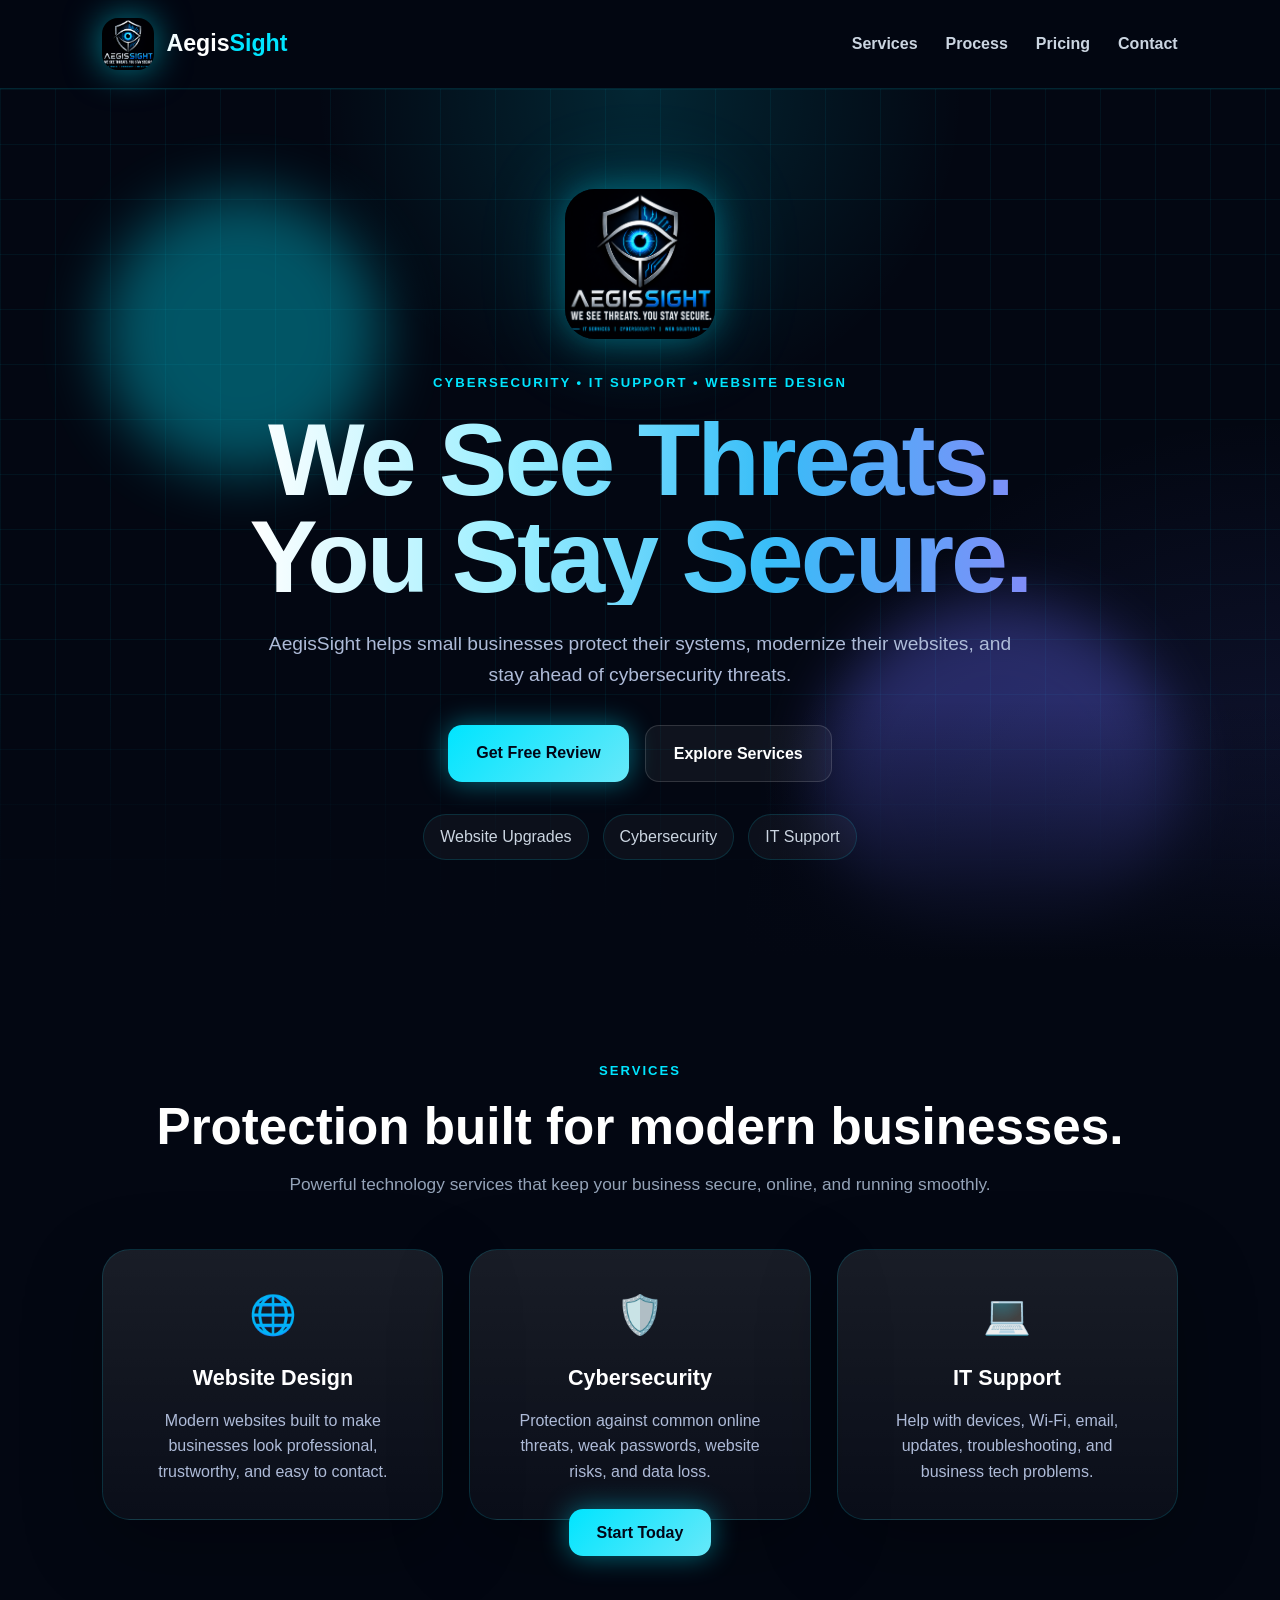
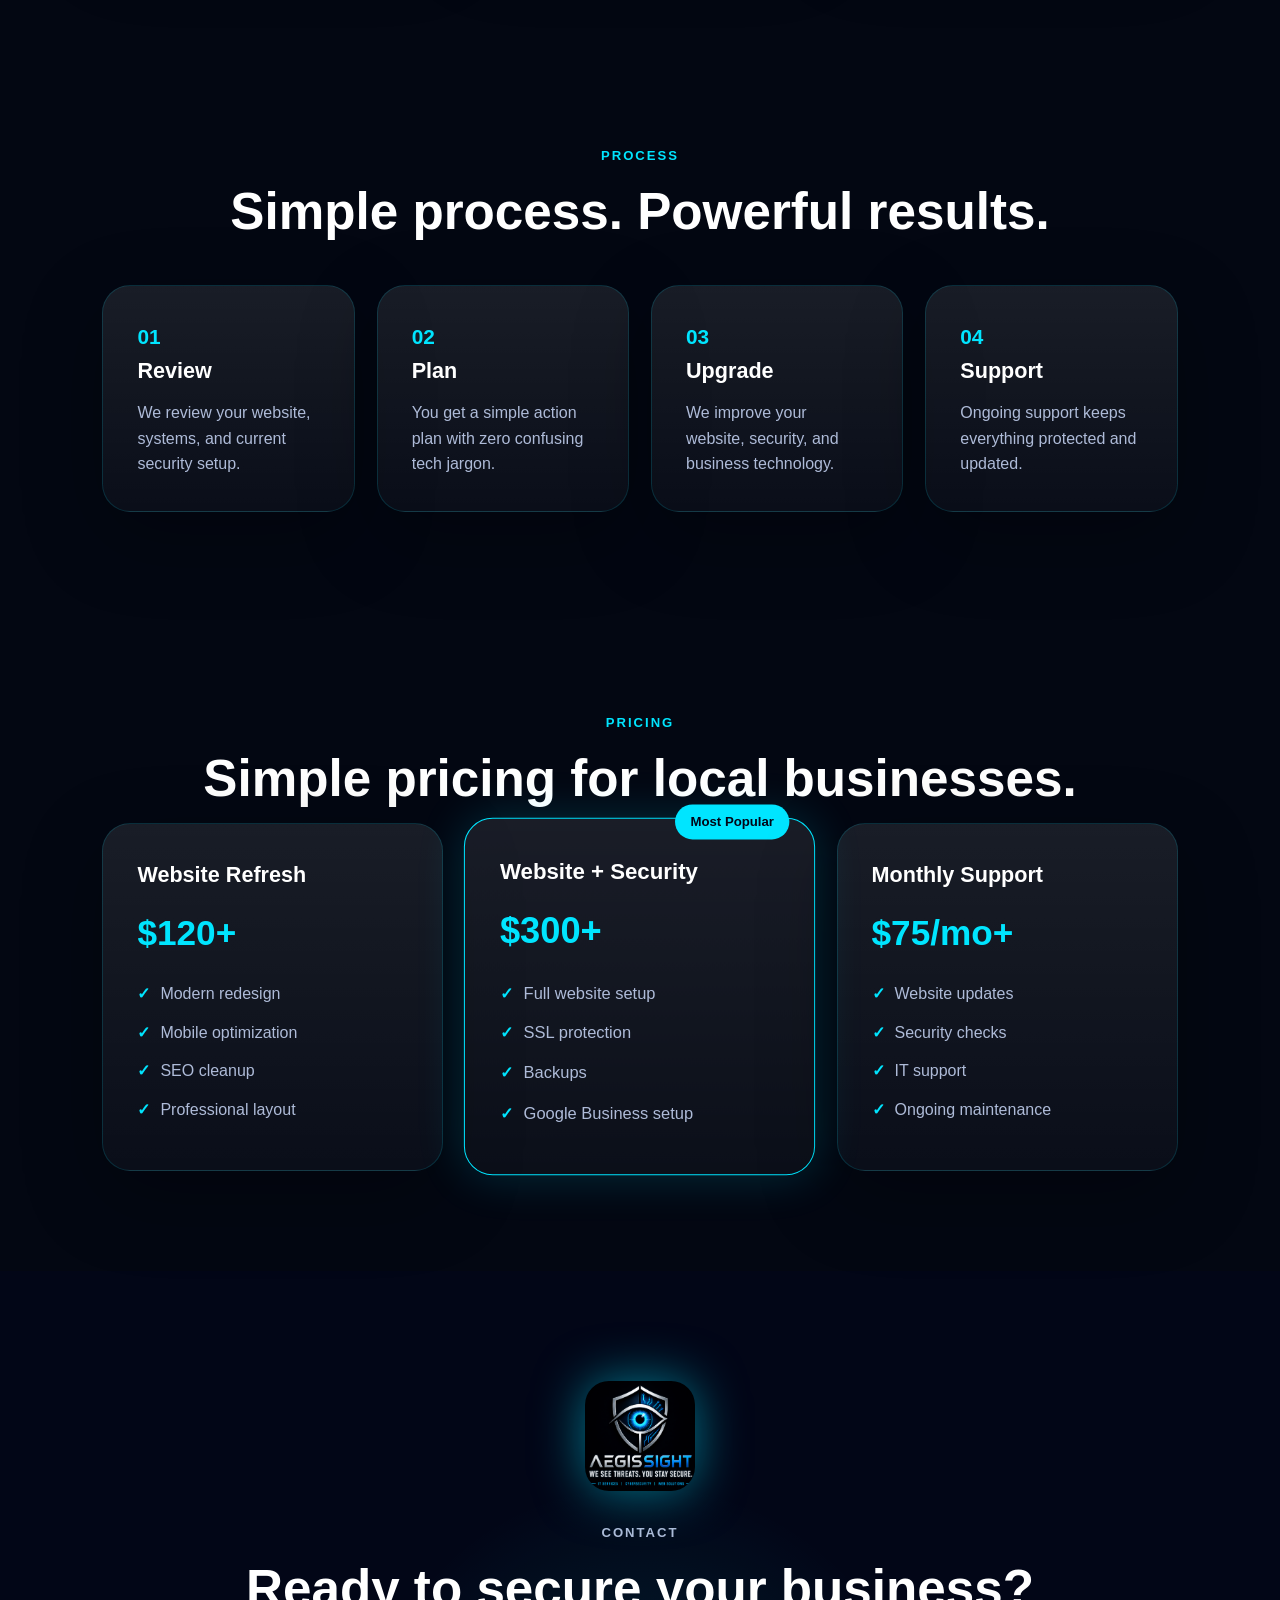
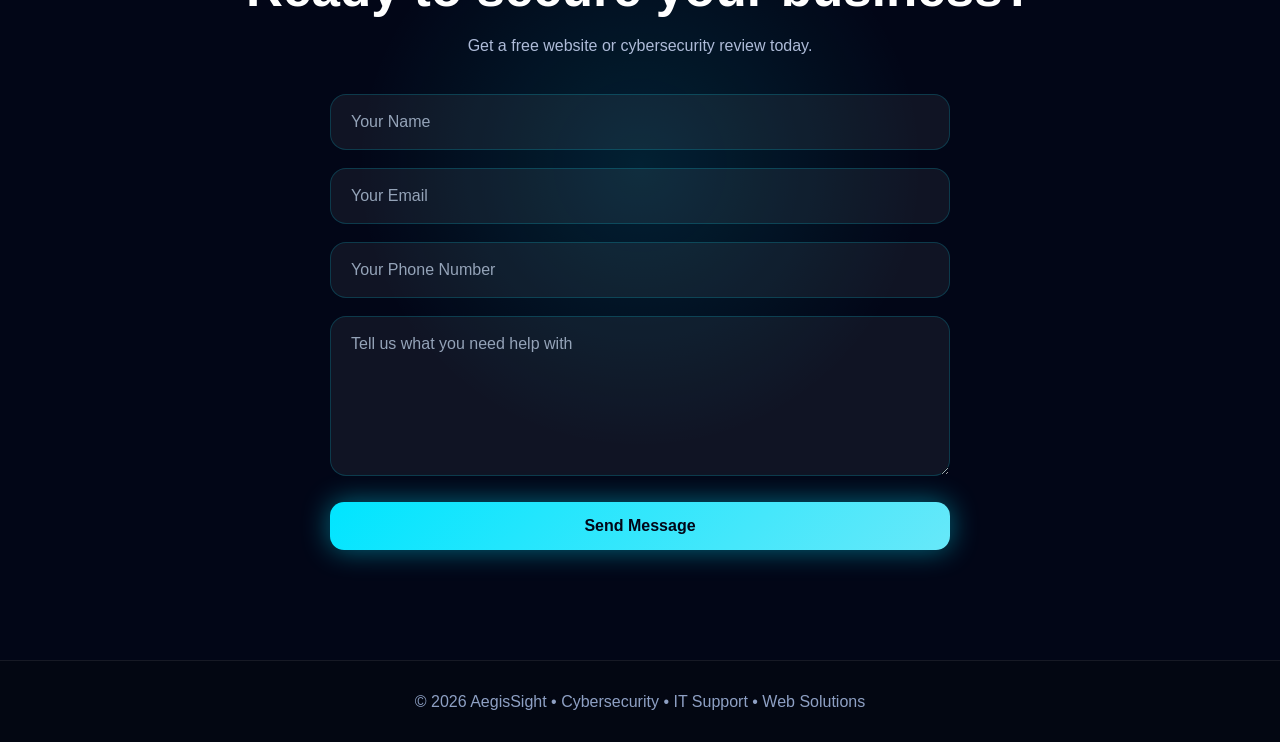
==== index.html @ 15449ccb "Update index.html" ====
<!DOCTYPE html>
<html lang="en">
<head>
  <meta charset="UTF-8" />
  <meta name="viewport" content="width=device-width, initial-scale=1.0" />

  <title>AegisSight | Cybersecurity & IT</title>
  <link rel="icon" type="image/png" href="aegis.png">

  <link rel="stylesheet" href="styles.css?v=3" />
</head>

<body>

<header class="navbar">

  <a href="#" class="brand">
    <img src="aegis.png" alt="AegisSight Logo" />
    <span>Aegis<span class="accent">Sight</span></span>
  </a>

  <nav>
    <a href="#services">Services</a>
    <a href="#process">Process</a>
    <a href="#pricing">Pricing</a>
    <a href="#contact">Contact</a>
  </nav>

</header>

<section class="hero">

  <video autoplay muted loop playsinline class="bg-video">
    <source src="assets/bg.mp4" type="video/mp4">
  </video>

  <div class="grid"></div>

  <div class="orb orb-one"></div>
  <div class="orb orb-two"></div>

  <div class="hero-content">

    <img class="hero-logo" src="aegis.png" alt="AegisSight" />

    <p class="eyebrow">
      Cybersecurity • IT Support • Website Design
    </p>

    <h1>
      We See Threats.<br>
      You Stay Secure.
    </h1>

    <p class="hero-text">
      AegisSight helps small businesses protect their systems,
      modernize their websites, and stay ahead of cybersecurity threats.
    </p>

    <div class="hero-buttons">
      <a href="#contact" class="btn primary">
        Get Free Review
      </a>

      <a href="#services" class="btn secondary">
        Explore Services
      </a>
    </div>

    <div class="trust-row">
      <span>Website Upgrades</span>
      <span>Cybersecurity</span>
      <span>IT Support</span>
    </div>

  </div>
<div class="hero-fade"></div>
</section>

<section id="services" class="section">

  <p class="section-label">Services</p>

  <h2>Protection built for modern businesses.</h2>

  <p class="section-text">
    Powerful technology services that keep your business secure,
    online, and running smoothly.
  </p>

  <div class="cards">

    <a href="websites.html" class="card">
    <div class="card-icon">🌐</div>
    <h3>Website Design</h3>
    <p>
      Modern websites built to make businesses look professional,
      trustworthy, and easy to contact.
    </p>
  </a>

  <a href="cybersecurity.html" class="card">
    <div class="card-icon">🛡️</div>
    <h3>Cybersecurity</h3>
    <p>
      Protection against common online threats, weak passwords,
      website risks, and data loss.
    </p>
  </a>

  <a href="it-support.html" class="card">
    <div class="card-icon">💻</div>
    <h3>IT Support</h3>
    <p>
      Help with devices, Wi-Fi, email, updates, troubleshooting,
      and business tech problems.
    </p>
  </a>

</div>

  <a href="#contact" class="btn primary">
    Start Today
  </a>

</section>

<section id="process" class="section">

  <p class="section-label">Process</p>

  <h2>Simple process. Powerful results.</h2>

  <div class="steps">

    <div class="step">
      <span>01</span>

      <h3>Review</h3>

      <p>
        We review your website, systems, and current security setup.
      </p>
    </div>

    <div class="step">
      <span>02</span>

      <h3>Plan</h3>

      <p>
        You get a simple action plan with zero confusing tech jargon.
      </p>
    </div>

    <div class="step">
      <span>03</span>

      <h3>Upgrade</h3>

      <p>
        We improve your website, security, and business technology.
      </p>
    </div>

    <div class="step">
      <span>04</span>

      <h3>Support</h3>

      <p>
        Ongoing support keeps everything protected and updated.
      </p>
    </div>

  </div>

</section>

<section id="pricing" class="section">

  <p class="section-label">Pricing</p>

  <h2>Simple pricing for local businesses.</h2>

  <div class="pricing">

    <div class="price-card">

      <h3>Website Refresh</h3>

      <p class="price">$120+</p>

      <ul>
        <li>Modern redesign</li>
        <li>Mobile optimization</li>
        <li>SEO cleanup</li>
        <li>Professional layout</li>
      </ul>

    </div>

    <div class="price-card featured">

      <div class="tag">Most Popular</div>

      <h3>Website + Security</h3>

      <p class="price">$300+</p>

      <ul>
        <li>Full website setup</li>
        <li>SSL protection</li>
        <li>Backups</li>
        <li>Google Business setup</li>
      </ul>

    </div>

    <div class="price-card">

      <h3>Monthly Support</h3>

      <p class="price">$75/mo+</p>

      <ul>
        <li>Website updates</li>
        <li>Security checks</li>
        <li>IT support</li>
        <li>Ongoing maintenance</li>
      </ul>

    </div>

  </div>

</section>

<section id="contact" class="contact">

  <img src="aegis.png" alt="AegisSight Logo" />

  <p class="section-label">Contact</p>

  <h2>Ready to secure your business?</h2>

  <p class="contact-text">
    Get a free website or cybersecurity review today.
  </p>

  <form class="contact-form" action="https://formspree.io/f/xrejkyaw" method="POST">

  <div class="form-row">
    <input type="text" name="name" placeholder="Your Name" required>
  </div>

  <div class="form-row">
    <input type="email" name="email" placeholder="Your Email" required>
  </div>

  <div class="form-row">
    <input type="tel" name="phone" placeholder="Your Phone Number">
  </div>

  <div class="form-row">
    <textarea name="message" placeholder="Tell us what you need help with" required></textarea>
  </div>

  <button type="submit" class="btn primary">
    Send Message
  </button>

</form>

</section>

<footer>
  © 2026 AegisSight • Cybersecurity • IT Support • Web Solutions
</footer>

</body>
</html>
---- styles.css ----
*{
  margin:0;
  padding:0;
  box-sizing:border-box;
  font-family:"Segoe UI",sans-serif;
}

html{
  scroll-behavior:smooth;
}

body{
  background:#030712;
  color:white;
  line-height:1.6;
  overflow-x:hidden;
}

/* NAVBAR */

.navbar{
  position:sticky;
  top:0;
  z-index:1000;

  display:flex;
  justify-content:space-between;
  align-items:center;

  padding:18px 8%;

  background:rgba(3,7,18,0.82);

  backdrop-filter:blur(18px);

  border-bottom:1px solid rgba(0,229,255,0.14);
}

.brand{
  display:flex;
  align-items:center;
  gap:12px;

  text-decoration:none;

  color:white;

  font-size:1.45rem;
  font-weight:800;
}

.brand img{
  width:52px;
  height:52px;

  border-radius:16px;

  object-fit:cover;

  filter:drop-shadow(0 0 18px rgba(0,229,255,0.55));
}

.accent{
  color:#00e5ff;
}

nav{
  display:flex;
  gap:28px;
}

nav a{
  text-decoration:none;
  color:#cbd5e1;

  font-weight:600;

  transition:0.25s;
}

nav a:hover{
  color:#00e5ff;
}

/* VIDEO */

.bg-video{
  position:absolute;
  inset:0;

  width:100%;
  height:100%;

  object-fit:cover;

  opacity:0.12;

  z-index:0;

  pointer-events:none;
}

/* HERO */

.hero{
  position:relative;

  min-height:95vh;

  display:flex;
  justify-content:center;
  align-items:center;

  padding:100px 8%;

  text-align:center;

  overflow:hidden;

  background:
  radial-gradient(circle at top,rgba(0,229,255,0.14),transparent 30%),
  radial-gradient(circle at bottom right,rgba(99,102,241,0.18),transparent 35%),
  #030712;
}

.hero-fade{
  position:absolute;
  left:0;
  right:0;
  bottom:0;

  height:260px;

  background:linear-gradient(
    to bottom,
    rgba(3,7,18,0) 0%,
    rgba(3,7,18,0.4) 40%,
    rgba(3,7,18,0.8) 75%,
    #030712 100%
  );

  z-index:1;

  pointer-events:none;
}

.grid{
  position:absolute;
  inset:0;

  background-image:
  linear-gradient(rgba(0,229,255,0.06) 1px,transparent 1px),
  linear-gradient(90deg,rgba(0,229,255,0.06) 1px,transparent 1px);

  background-size:55px 55px;

  mask-image:linear-gradient(
    to bottom,
    black 70%,
    transparent 100%
  );
}

.orb{
  position:absolute;
  border-radius:50%;

  filter:blur(30px);

  opacity:0.35;
}

.orb-one{
  width:280px;
  height:280px;

  background:#00e5ff;

  top:12%;
  left:8%;
}

.orb-two{
  width:360px;
  height:360px;

  background:#6366f1;

  bottom:0;
  right:8%;
}

.hero-content{
  position:relative;
  z-index:2;

  max-width:980px;
}

.hero-logo{
  width:150px;
  height:150px;

  border-radius:30px;

  object-fit:cover;

  margin-bottom:25px;

  box-shadow:
  0 0 35px rgba(0,229,255,0.35),
  0 0 90px rgba(0,229,255,0.18);
}

.eyebrow,
.section-label{
  color:#00e5ff;

  text-transform:uppercase;

  letter-spacing:2px;

  font-size:0.82rem;
  font-weight:800;

  margin-bottom:18px;
}

.hero h1{
  font-size:clamp(3rem,8vw,6.5rem);

  line-height:0.95;

  letter-spacing:-3px;

  margin-bottom:24px;

  background:linear-gradient(
    90deg,
    #ffffff,
    #9befff,
    #38bdf8,
    #818cf8
  );

  -webkit-background-clip:text;
  -webkit-text-fill-color:transparent;
}

.hero-text{
  max-width:760px;

  margin:0 auto 34px;

  color:#aebbd8;

  font-size:1.2rem;
}

.hero-buttons{
  display:flex;
  justify-content:center;
  gap:16px;

  flex-wrap:wrap;

  margin-bottom:32px;
}

.btn{
  padding:15px 28px;

  border-radius:14px;

  text-decoration:none;

  font-weight:800;

  transition:0.25s;
}

.primary{
  background:linear-gradient(135deg,#00e5ff,#67e8f9);

  color:#020617;

  box-shadow:0 0 28px rgba(0,229,255,0.45);
}

.primary:hover{
  transform:translateY(-4px);

  box-shadow:0 0 45px rgba(0,229,255,0.7);
}

.secondary{
  color:white;

  border:1px solid rgba(255,255,255,0.14);

  background:rgba(255,255,255,0.05);
}

.secondary:hover{
  border-color:rgba(0,229,255,0.5);

  color:#00e5ff;

  transform:translateY(-4px);
}

.trust-row{
  display:flex;
  justify-content:center;
  gap:14px;

  flex-wrap:wrap;
}

.trust-row span{
  padding:9px 16px;

  border-radius:999px;

  background:rgba(255,255,255,0.04);

  border:1px solid rgba(0,229,255,0.14);

  color:#cbd5e1;
}

/* SECTION */

.section{
  padding:100px 8%;

  text-align:center;
}

.section h2,
.contact h2{
  font-size:clamp(2rem,4vw,3.5rem);

  line-height:1.1;

  margin-bottom:16px;
}

.section-text{
  max-width:720px;

  margin:0 auto 50px;

  color:#94a3b8;

  font-size:1.08rem;
}

/* CARDS */

.cards,
.pricing{
  max-width:1180px;

  margin:auto;

  display:grid;

  grid-template-columns:repeat(3,1fr);

  gap:26px;
}

.card{
  text-decoration:none;
  color:white;
  display:block;
}

.card,
.price-card,
.step,
.contact-box,
.feature-box{
  background:
  linear-gradient(
    180deg,
    rgba(255,255,255,0.09),
    rgba(255,255,255,0.03)
  );

  border:1px solid rgba(0,229,255,0.15);

  border-radius:28px;

  padding:34px;

  box-shadow:0 25px 80px rgba(0,0,0,0.28);

  transition:0.25s;
}

.card:hover,
.price-card:hover,
.step:hover,
.feature-box:hover{
  transform:translateY(-8px);

  border-color:rgba(0,229,255,0.55);

  box-shadow:0 0 45px rgba(0,229,255,0.12);
}

.card-icon{
  font-size:2.4rem;

  margin-bottom:16px;
}

.card h3,
.price-card h3,
.step h3,
.feature-box h3{
  font-size:1.35rem;

  margin-bottom:12px;
}

.card p,
.price-card li,
.step p,
.contact p,
.feature-box p{
  color:#aebbd8;
}

/* PROCESS */

.steps{
  max-width:1180px;

  margin:45px auto 0;

  display:grid;

  grid-template-columns:repeat(4,1fr);

  gap:22px;
}

.step{
  text-align:left;
}

.step span{
  color:#00e5ff;

  font-size:1.3rem;
  font-weight:900;
}

/* PRICING */

.price-card{
  position:relative;

  text-align:left;
}

.featured{
  border-color:#00e5ff;

  box-shadow:0 0 45px rgba(0,229,255,0.18);

  transform:scale(1.03);
}

.tag{
  position:absolute;

  top:-14px;
  right:24px;

  background:#00e5ff;

  color:#020617;

  padding:7px 15px;

  border-radius:999px;

  font-size:0.8rem;
  font-weight:900;
}

.price{
  color:#00e5ff;

  font-size:2.2rem;
  font-weight:900;

  margin:12px 0 20px;
}

.price-card ul{
  list-style:none;
}

.price-card li{
  margin-bottom:13px;
}

.price-card li::before{
  content:"✓";

  color:#00e5ff;

  margin-right:10px;

  font-weight:900;
}

/* CONTACT */

.contact{
  padding:110px 8%;

  text-align:center;

  background:
  radial-gradient(circle at center,rgba(0,229,255,0.12),transparent 35%),
  #020617;
}

.contact img{
  width:110px;
  height:110px;

  border-radius:24px;

  object-fit:cover;

  margin-bottom:24px;

  filter:drop-shadow(0 0 25px rgba(0,229,255,0.5));
}

.contact-text{
  color:#aebbd8;
  margin-bottom:20px;
}

/* CONTACT FORM */

.contact-form{
  max-width:620px;
  margin:35px auto 0;

  display:flex;
  flex-direction:column;

  gap:18px;
}

.form-row input,
.form-row textarea{
  width:100%;

  padding:18px 20px;

  border-radius:16px;

  border:1px solid rgba(0,229,255,0.18);

  background:rgba(255,255,255,0.06);

  color:white;

  font-size:1rem;

  outline:none;

  transition:0.25s;
}

.form-row textarea{
  min-height:160px;

  resize:vertical;
}

.form-row input::placeholder,
.form-row textarea::placeholder{
  color:#94a3b8;
}

.form-row input:focus,
.form-row textarea:focus{
  border-color:#00e5ff;

  box-shadow:0 0 24px rgba(0,229,255,0.18);
}

.contact-form .btn{
  width:100%;

  border:none;

  cursor:pointer;

  font-size:1rem;
}

/* SERVICE PAGES */

.service-page{
  min-height:100vh;

  padding:120px 8%;

  background:
  radial-gradient(circle at top,rgba(0,229,255,0.12),transparent 30%),
  radial-gradient(circle at bottom right,rgba(99,102,241,0.16),transparent 35%),
  #030712;
}

.service-hero{
  max-width:950px;

  margin:0 auto 75px;

  text-align:center;
}

.service-hero h1{
  font-size:clamp(3rem,7vw,5.6rem);

  line-height:0.95;

  letter-spacing:-3px;

  margin-bottom:26px;

  background:linear-gradient(
    90deg,
    #ffffff,
    #9befff,
    #38bdf8,
    #818cf8
  );

  -webkit-background-clip:text;
  -webkit-text-fill-color:transparent;
}

.service-hero p{
  max-width:760px;

  margin:0 auto 34px;

  color:#aebbd8;

  font-size:1.2rem;
}

.feature-grid{
  max-width:1180px;

  margin:auto;

  display:grid;

  grid-template-columns:repeat(3,1fr);

  gap:26px;
}

.service-cta{
  max-width:900px;

  margin:90px auto 0;

  padding:50px;

  text-align:center;

  border-radius:30px;

  background:
  linear-gradient(
    135deg,
    rgba(0,229,255,0.14),
    rgba(99,102,241,0.18)
  );

  border:1px solid rgba(0,229,255,0.15);
}

.service-cta h2{
  font-size:clamp(2rem,4vw,3.3rem);

  margin-bottom:16px;
}

.service-cta p{
  color:#aebbd8;

  margin-bottom:28px;
}

/* FOOTER */

footer{
  padding:28px 8%;

  text-align:center;

  color:#8ea0c4;

  border-top:1px solid rgba(255,255,255,0.08);
}

/* MOBILE */

@media (max-width:900px){

  .navbar{
    padding:16px 6%;
    flex-direction:column;
    gap:14px;
  }

  .brand{
    font-size:1.25rem;
  }

  .brand img{
    width:44px;
    height:44px;
  }

  nav{
    width:100%;
    justify-content:center;
    flex-wrap:wrap;
    gap:10px;
  }

  nav a{
    font-size:0.9rem;
    padding:6px 8px;
  }

  .hero{
    min-height:88vh;
    padding:80px 6% 70px;
  }

  .hero-logo{
    width:105px;
    height:105px;
    border-radius:24px;
  }

  .hero h1{
    font-size:clamp(2.6rem, 13vw, 4rem);
    letter-spacing:-2px;
  }

  .hero-text{
    font-size:1rem;
  }

  .hero-buttons{
    flex-direction:column;
    align-items:stretch;
  }

  .btn{
    width:100%;
    text-align:center;
  }

  .trust-row span{
    font-size:0.85rem;
  }

  .section,
  .contact,
  .service-page{
    padding:75px 6%;
  }

  .cards,
  .pricing,
  .steps,
  .feature-grid{
    grid-template-columns:1fr;
  }

  .card,
  .price-card,
  .step,
  .feature-box,
  .contact-box{
    padding:26px;
    border-radius:22px;
  }

  .featured{
    transform:none;
  }

  .section h2,
  .contact h2{
    font-size:2.2rem;
  }

  .service-hero h1{
    font-size:2.7rem;
    letter-spacing:-1.5px;
  }

  .service-cta{
    padding:35px 24px;
  }
}
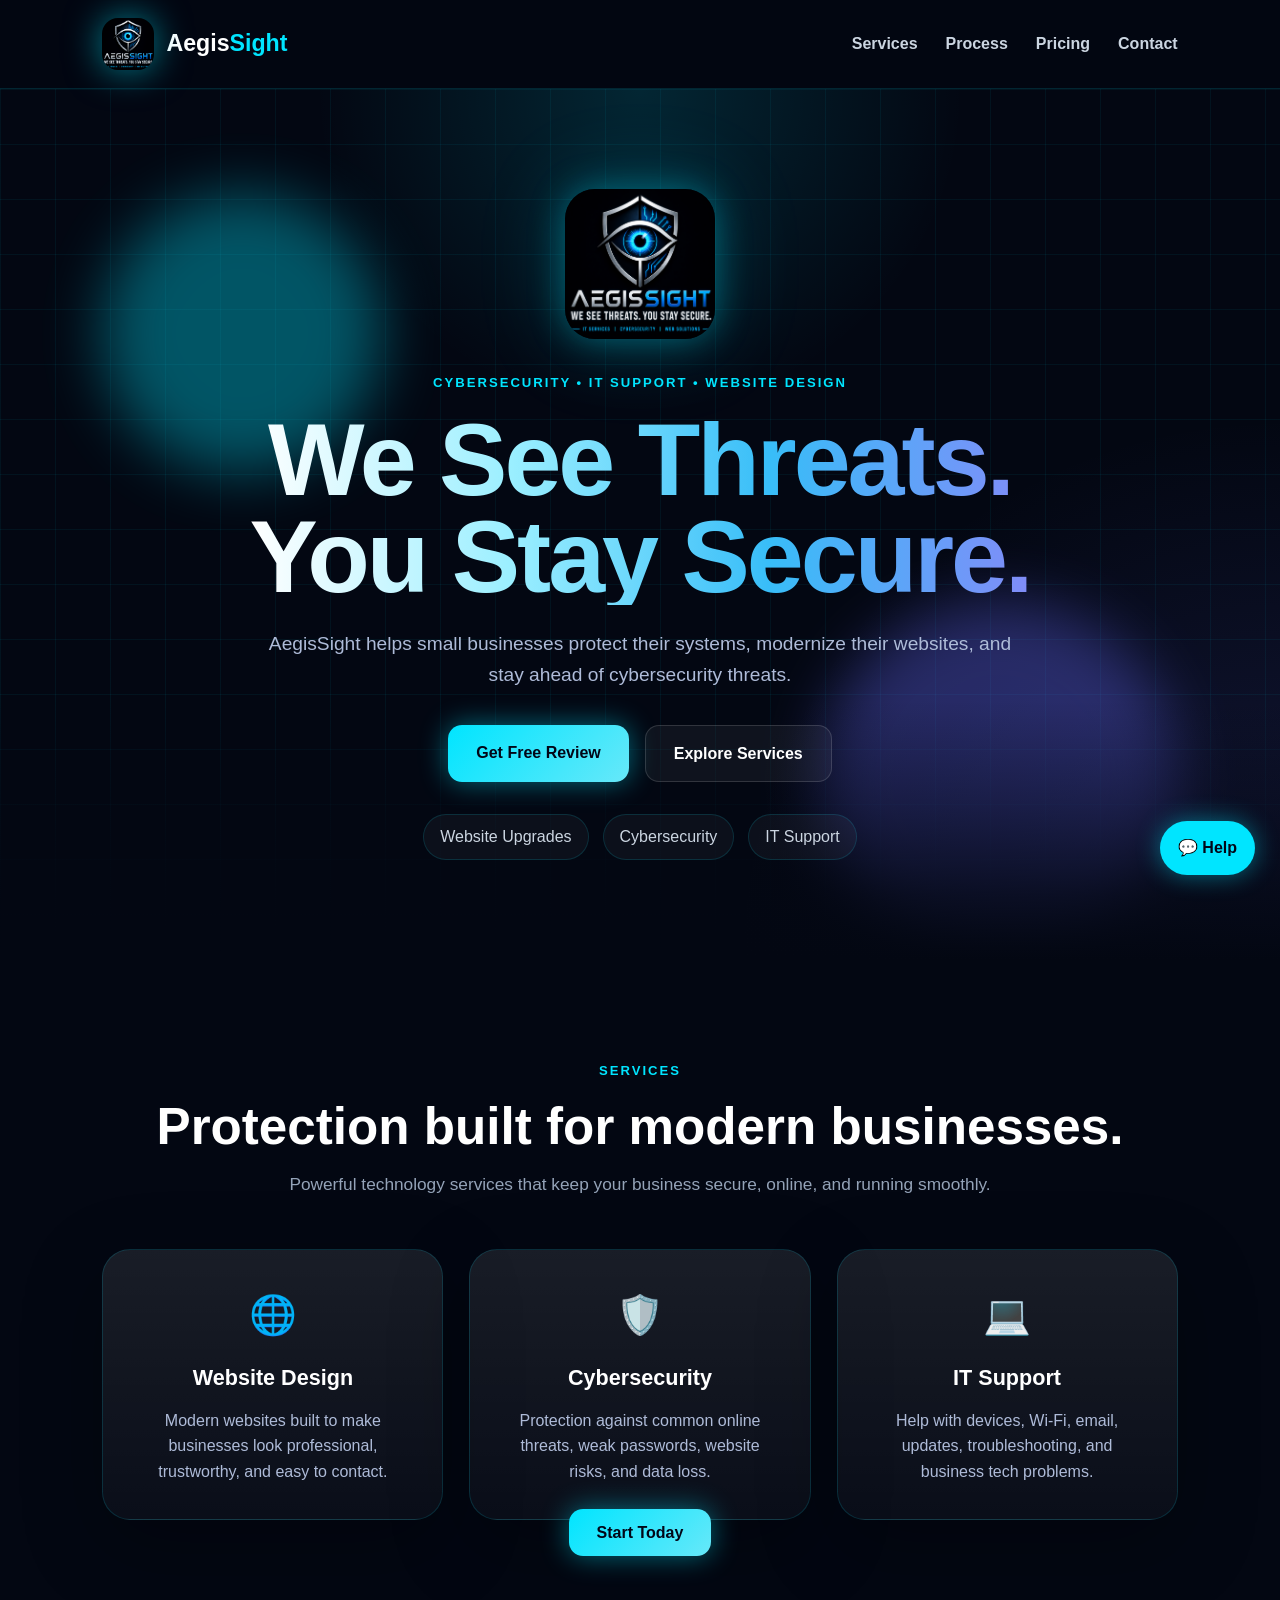
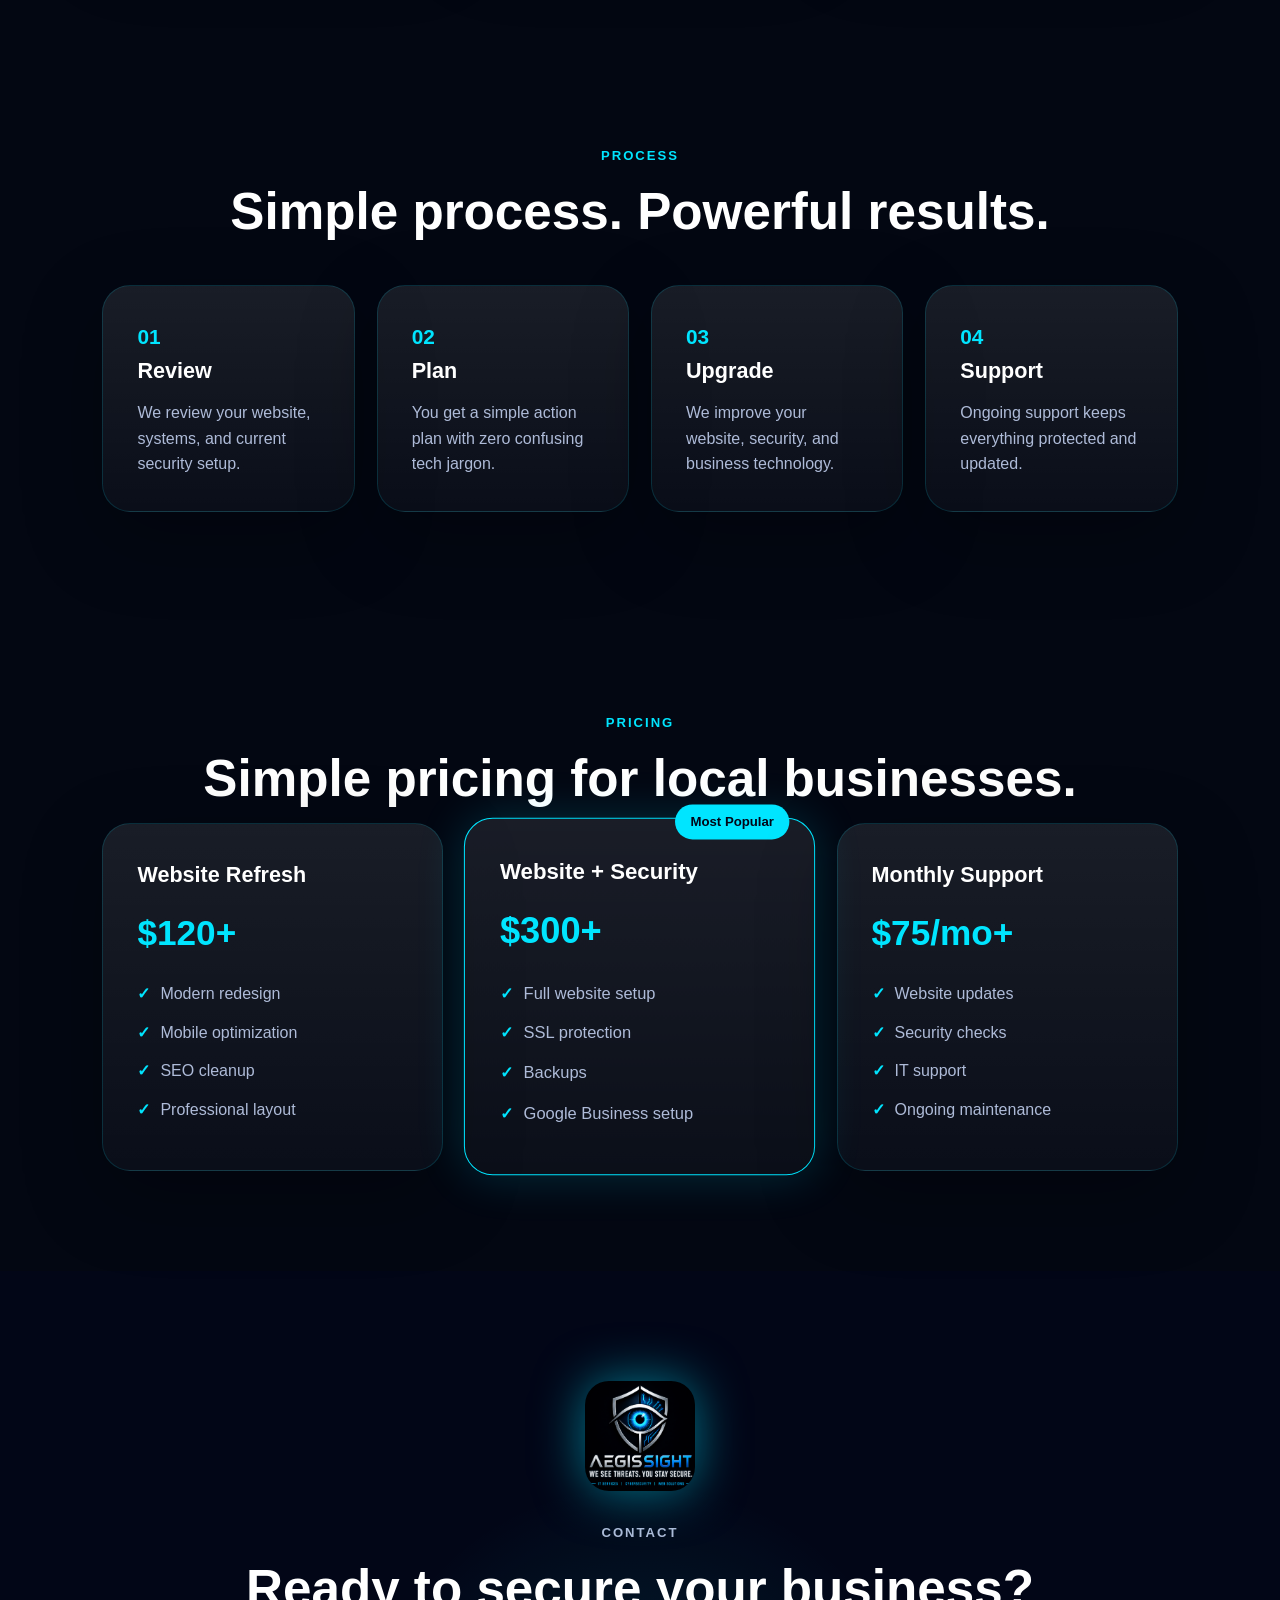
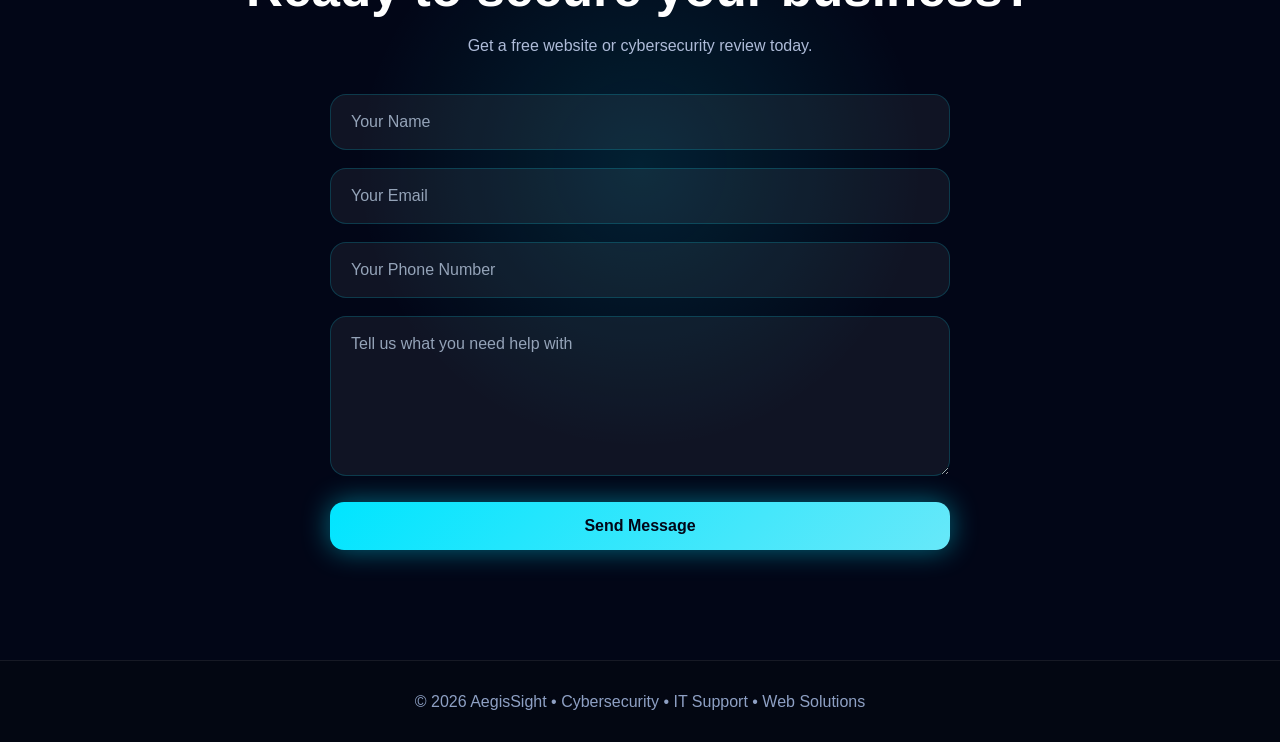
==== commit e8ba87d5: "Update index.html" ====
--- a/index.html
+++ b/index.html
@@ -277,6 +277,133 @@
 <footer>
   © 2026 AegisSight • Cybersecurity • IT Support • Web Solutions
 </footer>
-
+<!-- Chatbot Tab -->
+<div id="chatbot-tab" onclick="toggleChatbot()">💬 Help</div>
+
+<div id="chatbot-box">
+  <div id="chatbot-header">
+    <span>AegisSight Assistant</span>
+    <button onclick="toggleChatbot()">×</button>
+  </div>
+
+  <div id="chatbot-messages">
+    <div class="bot-msg">
+      Hi! What do you need help with?
+    </div>
+
+    <div class="chat-options">
+      <button onclick="selectCategory('website')">Website Design</button>
+      <button onclick="selectCategory('security')">Cybersecurity</button>
+      <button onclick="selectCategory('it')">IT Support</button>
+      <button onclick="selectCategory('pricing')">Pricing</button>
+      <button onclick="selectCategory('contact')">Contact</button>
+    </div>
+  </div>
+</div>
+
+<style>
+  #chatbot-tab {
+    position: fixed;
+    bottom: 25px;
+    right: 25px;
+    background: #00e5ff;
+    color: #020617;
+    padding: 14px 18px;
+    border-radius: 999px;
+    font-weight: bold;
+    cursor: pointer;
+    z-index: 9999;
+    box-shadow: 0 0 25px rgba(0, 229, 255, 0.45);
+  }
+
+  #chatbot-box {
+    display: none;
+    position: fixed;
+    bottom: 85px;
+    right: 25px;
+    width: 330px;
+    background: #020617;
+    border: 1px solid rgba(0, 229, 255, 0.35);
+    border-radius: 18px;
+    overflow: hidden;
+    z-index: 9999;
+    box-shadow: 0 0 35px rgba(0, 0, 0, 0.55);
+  }
+
+  #chatbot-header {
+    background: #07111f;
+    color: white;
+    padding: 14px;
+    display: flex;
+    justify-content: space-between;
+    align-items: center;
+    font-weight: bold;
+  }
+
+  #chatbot-header button {
+    background: none;
+    border: none;
+    color: white;
+    font-size: 22px;
+    cursor: pointer;
+  }
+
+  #chatbot-messages {
+    padding: 15px;
+    color: white;
+  }
+
+  .bot-msg {
+    background: rgba(255, 255, 255, 0.08);
+    padding: 12px;
+    border-radius: 12px;
+    margin-bottom: 12px;
+    line-height: 1.4;
+  }
+
+  .chat-options {
+    display: grid;
+    gap: 9px;
+  }
+
+  .chat-options button {
+    background: transparent;
+    color: white;
+    border: 1px solid rgba(0, 229, 255, 0.4);
+    padding: 11px;
+    border-radius: 10px;
+    cursor: pointer;
+    text-align: left;
+  }
+
+  .chat-options button:hover {
+    background: rgba(0, 229, 255, 0.12);
+  }
+</style>
+
+<script>
+  function toggleChatbot() {
+    const box = document.getElementById("chatbot-box");
+    box.style.display = box.style.display === "block" ? "none" : "block";
+  }
+
+  function selectCategory(category) {
+    const messages = document.getElementById("chatbot-messages");
+
+    const responses = {
+      website: "We help with modern website design, redesigns, mobile optimization, SEO cleanup, and professional layouts. Would you like a free website review?",
+      security: "We help protect businesses from weak passwords, website risks, data loss, and common online threats. A security review is a good place to start.",
+      it: "We help with devices, Wi-Fi, email, updates, troubleshooting, and general business tech support.",
+      pricing: "Our pricing starts at $120+ for a website refresh, $300+ for website plus security, and $75/mo+ for monthly support.",
+      contact: "You can contact us using the form on this page. Scroll to the contact section or click the Contact link in the menu."
+    };
+
+    messages.innerHTML += `
+      <div class="bot-msg">
+        ${responses[category]}
+      </div>
+    `;
+  }
+</script>
 </body>
 </html>
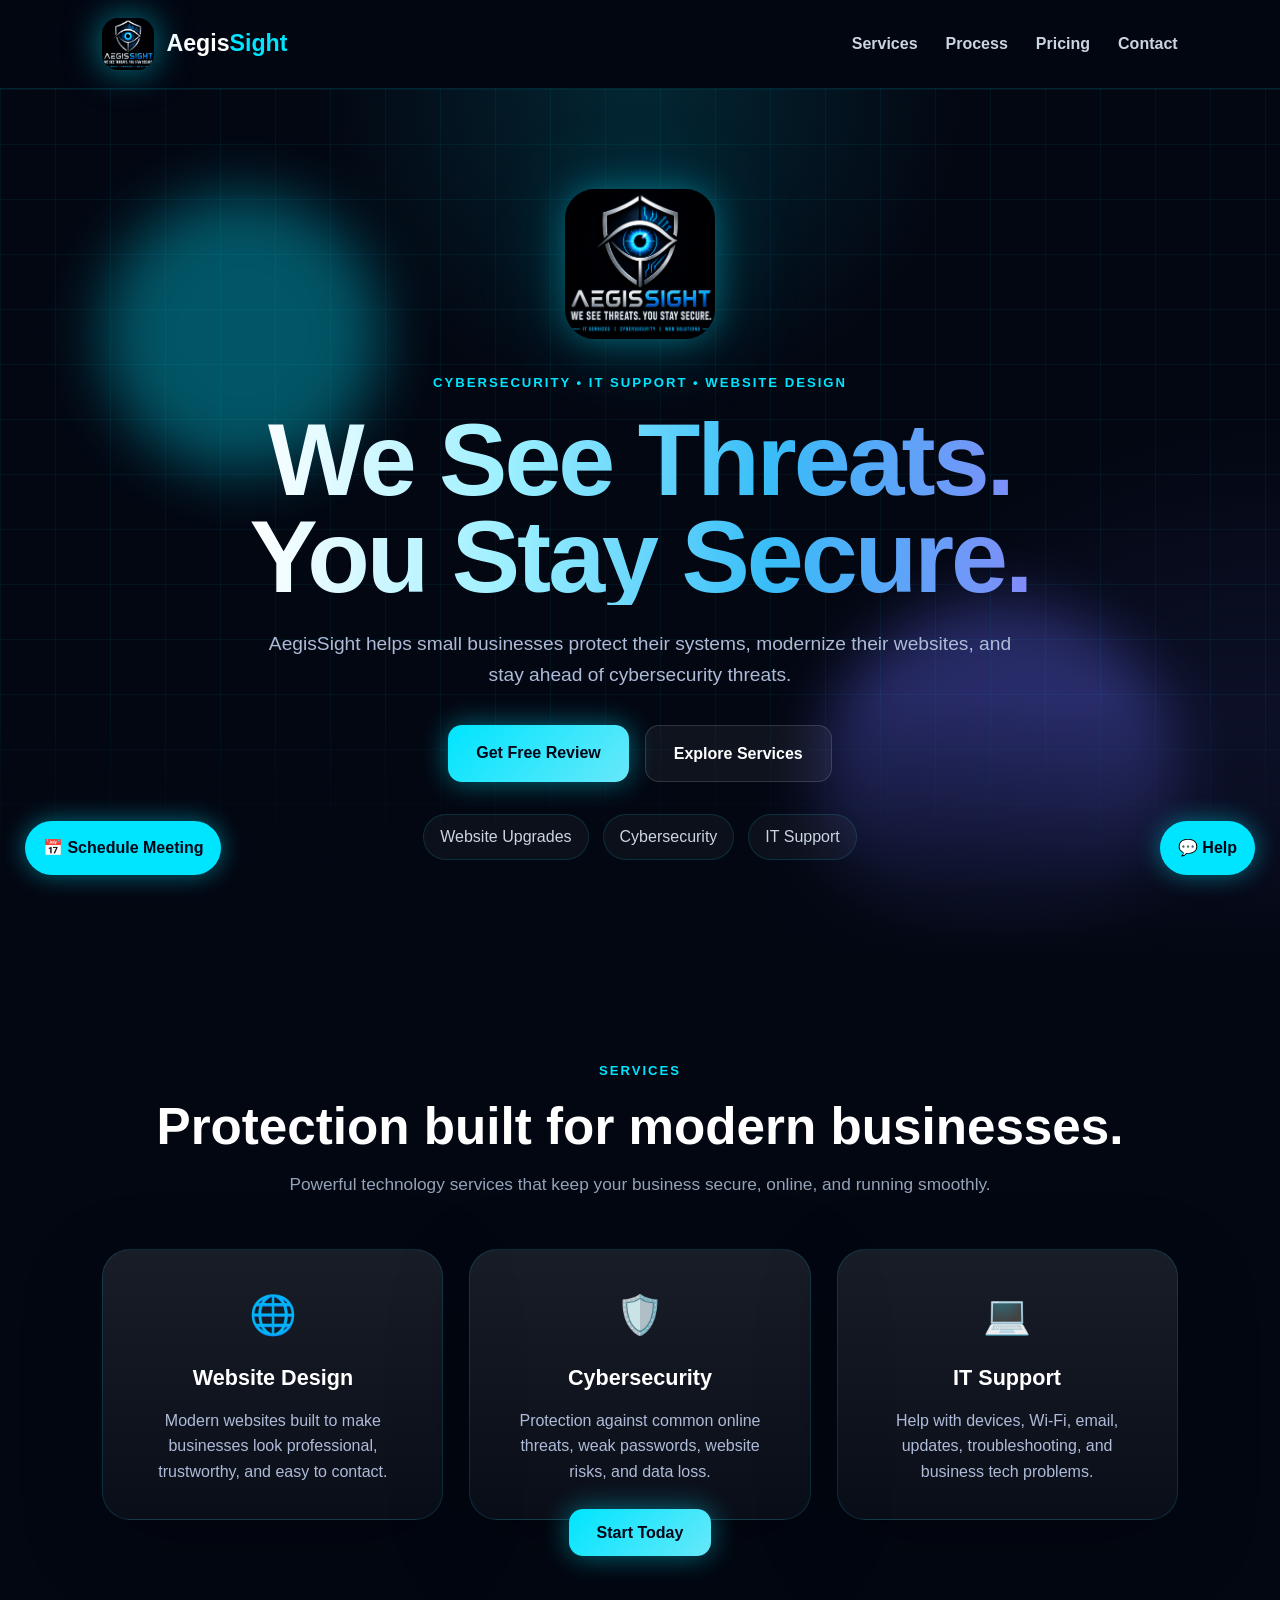
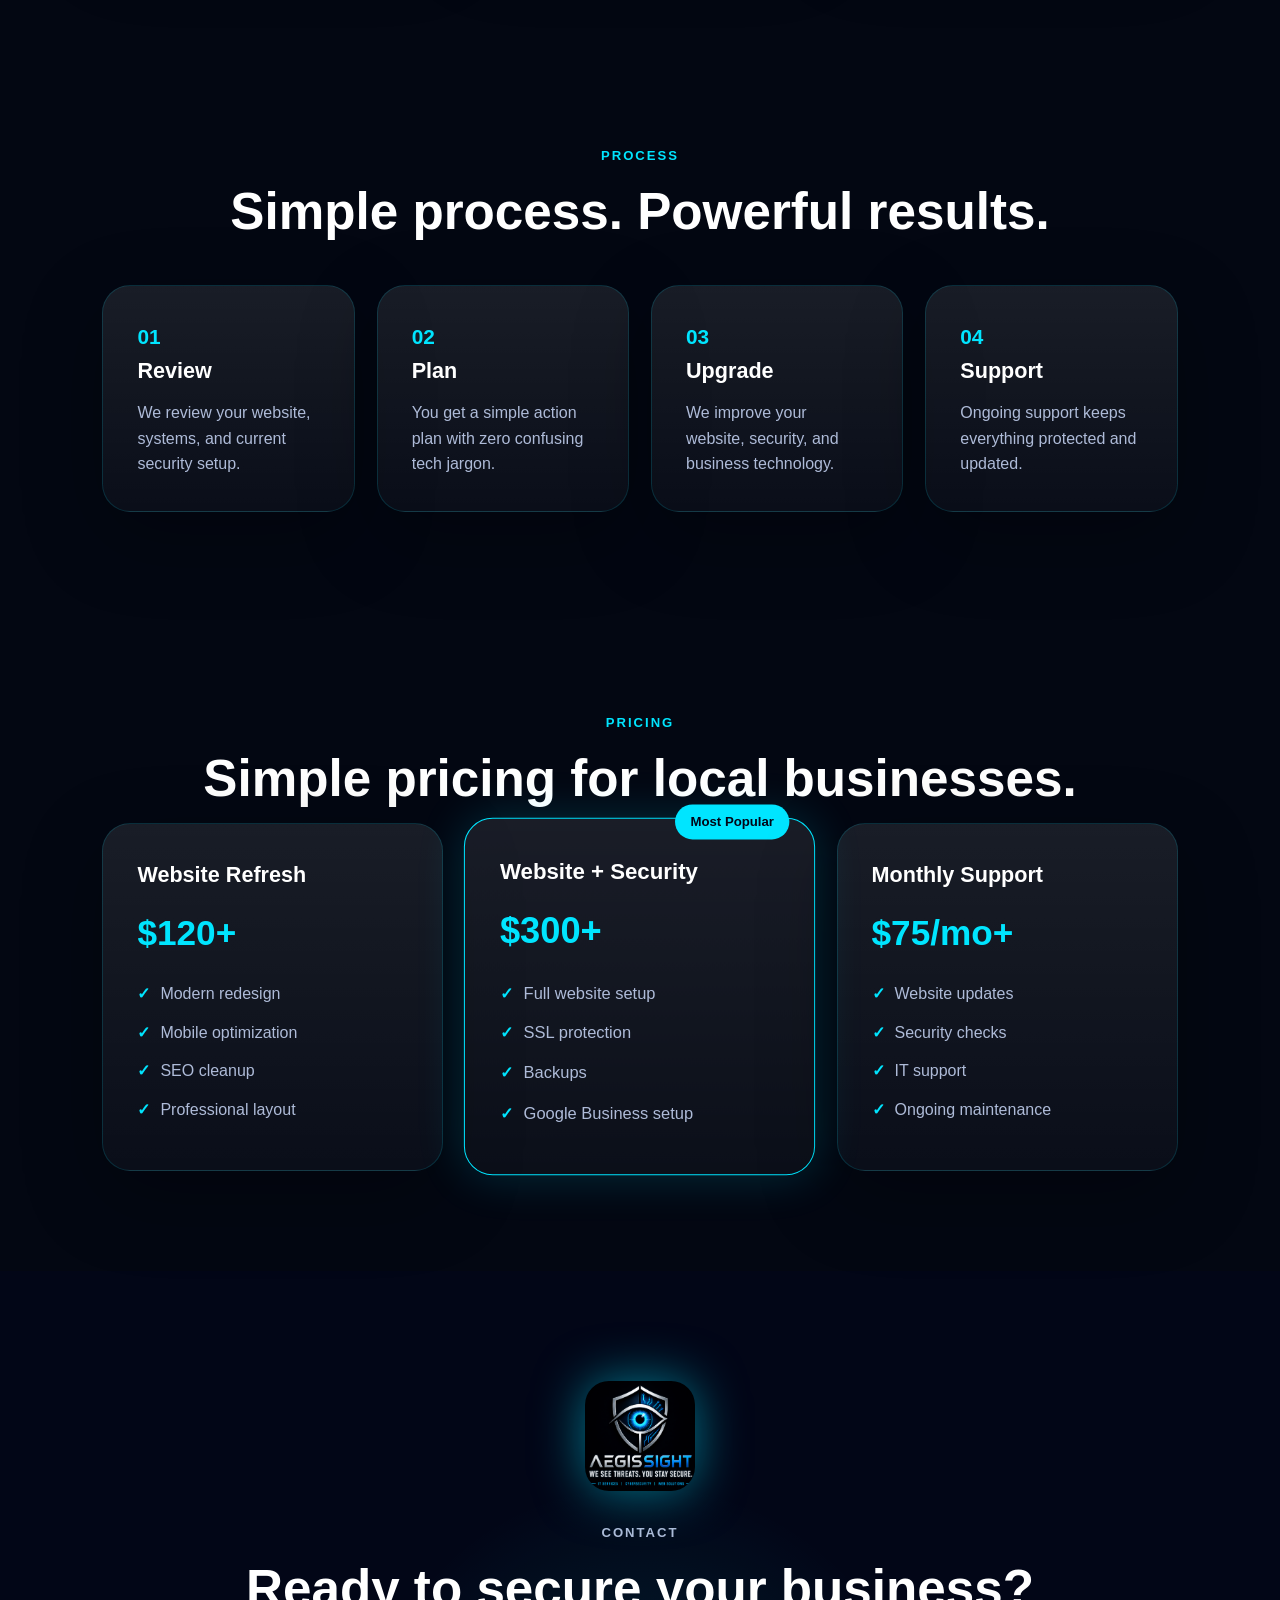
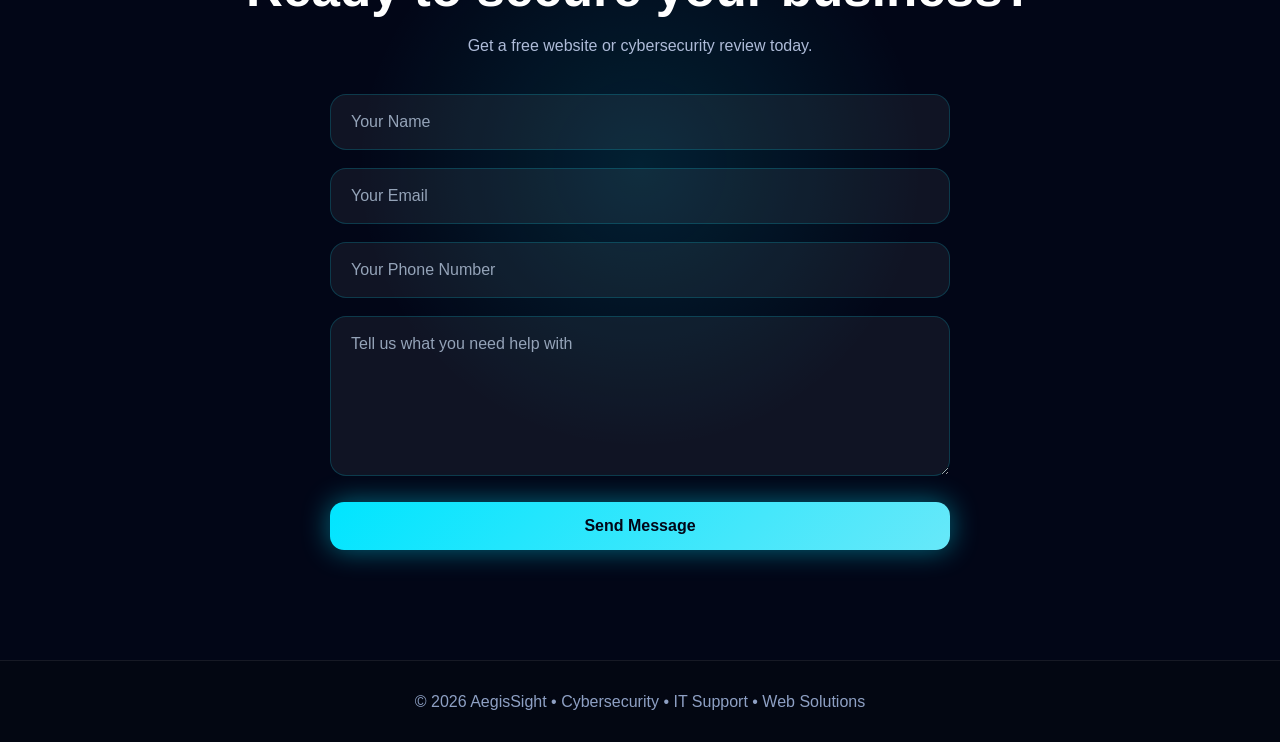
==== commit ccbc27b2: "Update index.html" ====
--- a/index.html
+++ b/index.html
@@ -277,7 +277,7 @@
 <footer>
   © 2026 AegisSight • Cybersecurity • IT Support • Web Solutions
 </footer>
-<!-- Chatbot Tab -->
+<!-- AegisSight Chatbot -->
 <div id="chatbot-tab" onclick="toggleChatbot()">💬 Help</div>
 
 <div id="chatbot-box">
@@ -288,15 +288,15 @@
 
   <div id="chatbot-messages">
     <div class="bot-msg">
-      Hi! What do you need help with?
+      Hi! I can help point you in the right direction. What do you need help with?
     </div>
 
     <div class="chat-options">
-      <button onclick="selectCategory('website')">Website Design</button>
-      <button onclick="selectCategory('security')">Cybersecurity</button>
-      <button onclick="selectCategory('it')">IT Support</button>
-      <button onclick="selectCategory('pricing')">Pricing</button>
-      <button onclick="selectCategory('contact')">Contact</button>
+      <button onclick="selectCategory('website')">🌐 Website Help</button>
+      <button onclick="selectCategory('security')">🛡️ Cybersecurity</button>
+      <button onclick="selectCategory('it')">💻 IT Support</button>
+      <button onclick="selectCategory('pricing')">💵 Pricing</button>
+      <button onclick="selectCategory('contact')">📞 Contact AegisSight</button>
     </div>
   </div>
 </div>
@@ -321,7 +321,8 @@
     position: fixed;
     bottom: 85px;
     right: 25px;
-    width: 330px;
+    width: 350px;
+    max-width: calc(100vw - 40px);
     background: #020617;
     border: 1px solid rgba(0, 229, 255, 0.35);
     border-radius: 18px;
@@ -351,14 +352,25 @@
   #chatbot-messages {
     padding: 15px;
     color: white;
-  }
-
-  .bot-msg {
-    background: rgba(255, 255, 255, 0.08);
+    max-height: 420px;
+    overflow-y: auto;
+  }
+
+  .bot-msg, .user-msg {
     padding: 12px;
     border-radius: 12px;
     margin-bottom: 12px;
     line-height: 1.4;
+    font-size: 14px;
+  }
+
+  .bot-msg {
+    background: rgba(255, 255, 255, 0.08);
+  }
+
+  .user-msg {
+    background: rgba(0, 229, 255, 0.18);
+    border: 1px solid rgba(0, 229, 255, 0.3);
   }
 
   .chat-options {
@@ -379,6 +391,14 @@
   .chat-options button:hover {
     background: rgba(0, 229, 255, 0.12);
   }
+
+  .chat-link {
+    display: inline-block;
+    margin-top: 8px;
+    color: #00e5ff;
+    font-weight: bold;
+    text-decoration: none;
+  }
 </style>
 
 <script>
@@ -387,23 +407,115 @@
     box.style.display = box.style.display === "block" ? "none" : "block";
   }
 
+  function addBotMessage(message) {
+    const messages = document.getElementById("chatbot-messages");
+    messages.innerHTML += `<div class="bot-msg">${message}</div>`;
+    messages.scrollTop = messages.scrollHeight;
+  }
+
+  function addUserMessage(message) {
+    const messages = document.getElementById("chatbot-messages");
+    messages.innerHTML += `<div class="user-msg">${message}</div>`;
+    messages.scrollTop = messages.scrollHeight;
+  }
+
   function selectCategory(category) {
-    const messages = document.getElementById("chatbot-messages");
-
     const responses = {
-      website: "We help with modern website design, redesigns, mobile optimization, SEO cleanup, and professional layouts. Would you like a free website review?",
-      security: "We help protect businesses from weak passwords, website risks, data loss, and common online threats. A security review is a good place to start.",
-      it: "We help with devices, Wi-Fi, email, updates, troubleshooting, and general business tech support.",
-      pricing: "Our pricing starts at $120+ for a website refresh, $300+ for website plus security, and $75/mo+ for monthly support.",
-      contact: "You can contact us using the form on this page. Scroll to the contact section or click the Contact link in the menu."
+      website: `
+        We can help with website design, redesigns, mobile optimization, SEO cleanup, and professional layouts.
+        <br><br>
+        What best describes your situation?
+        <div class="chat-options">
+          <button onclick="quickReply('I need a new website')">I need a new website</button>
+          <button onclick="quickReply('I need my current website upgraded')">I need my current website upgraded</button>
+          <button onclick="quickReply('My website looks outdated')">My website looks outdated</button>
+        </div>
+      `,
+
+      security: `
+        We help businesses reduce cyber risk with password protection, website security, backups, SSL, and basic security checks.
+        <br><br>
+        What are you most worried about?
+        <div class="chat-options">
+          <button onclick="quickReply('I want a security review')">I want a security review</button>
+          <button onclick="quickReply('I am worried about hackers')">I am worried about hackers</button>
+          <button onclick="quickReply('I need backups or protection')">I need backups or protection</button>
+        </div>
+      `,
+
+      it: `
+        We help with business tech problems like devices, email, Wi-Fi, updates, troubleshooting, and support.
+        <br><br>
+        What kind of IT help do you need?
+        <div class="chat-options">
+          <button onclick="quickReply('I need computer or device help')">Computer/device help</button>
+          <button onclick="quickReply('I need email or Wi-Fi help')">Email/Wi-Fi help</button>
+          <button onclick="quickReply('I need monthly IT support')">Monthly IT support</button>
+        </div>
+      `,
+
+      pricing: `
+        Our starter pricing:
+        <br><br>
+        🌐 Website Refresh: $120+<br>
+        🛡️ Website + Security: $300+<br>
+        💻 Monthly Support: $75/mo+
+        <br><br>
+        Final pricing depends on the project size.
+        <a class="chat-link" href="#contact" onclick="toggleChatbot()">Request a quote →</a>
+      `,
+
+      contact: `
+        You can send a message through the contact form on this page.
+        <br><br>
+        <a class="chat-link" href="#contact" onclick="toggleChatbot()">Go to contact form →</a>
+      `
     };
 
-    messages.innerHTML += `
-      <div class="bot-msg">
-        ${responses[category]}
-      </div>
-    `;
+    addBotMessage(responses[category]);
+  }
+
+  function quickReply(text) {
+    addUserMessage(text);
+
+    addBotMessage(`
+      Great — that sounds like something AegisSight can help with.
+      <br><br>
+      The best next step is to request a free review. Include your name, email, phone number, and what you need help with.
+      <br><br>
+      <a class="chat-link" href="#contact" onclick="toggleChatbot()">Start free review →</a>
+    `);
   }
 </script>
+  <!-- Floating Schedule Meeting Button -->
+<a
+  href=https://calendly.com/thepharoph/30min
+  target="_blank"
+  id="meeting-button"
+>
+  📅 Schedule Meeting
+</a>
+
+<style>
+  #meeting-button {
+    position: fixed;
+    left: 25px;
+    bottom: 25px;
+    background: #00e5ff;
+    color: #020617;
+    padding: 14px 18px;
+    border-radius: 999px;
+    font-weight: bold;
+    text-decoration: none;
+    z-index: 9999;
+    box-shadow: 0 0 25px rgba(0,229,255,0.45);
+    transition: 0.2s ease;
+  }
+
+  #meeting-button:hover {
+    transform: translateY(-2px);
+    box-shadow: 0 0 35px rgba(0,229,255,0.65);
+  }
+</style>
 </body>
 </html>
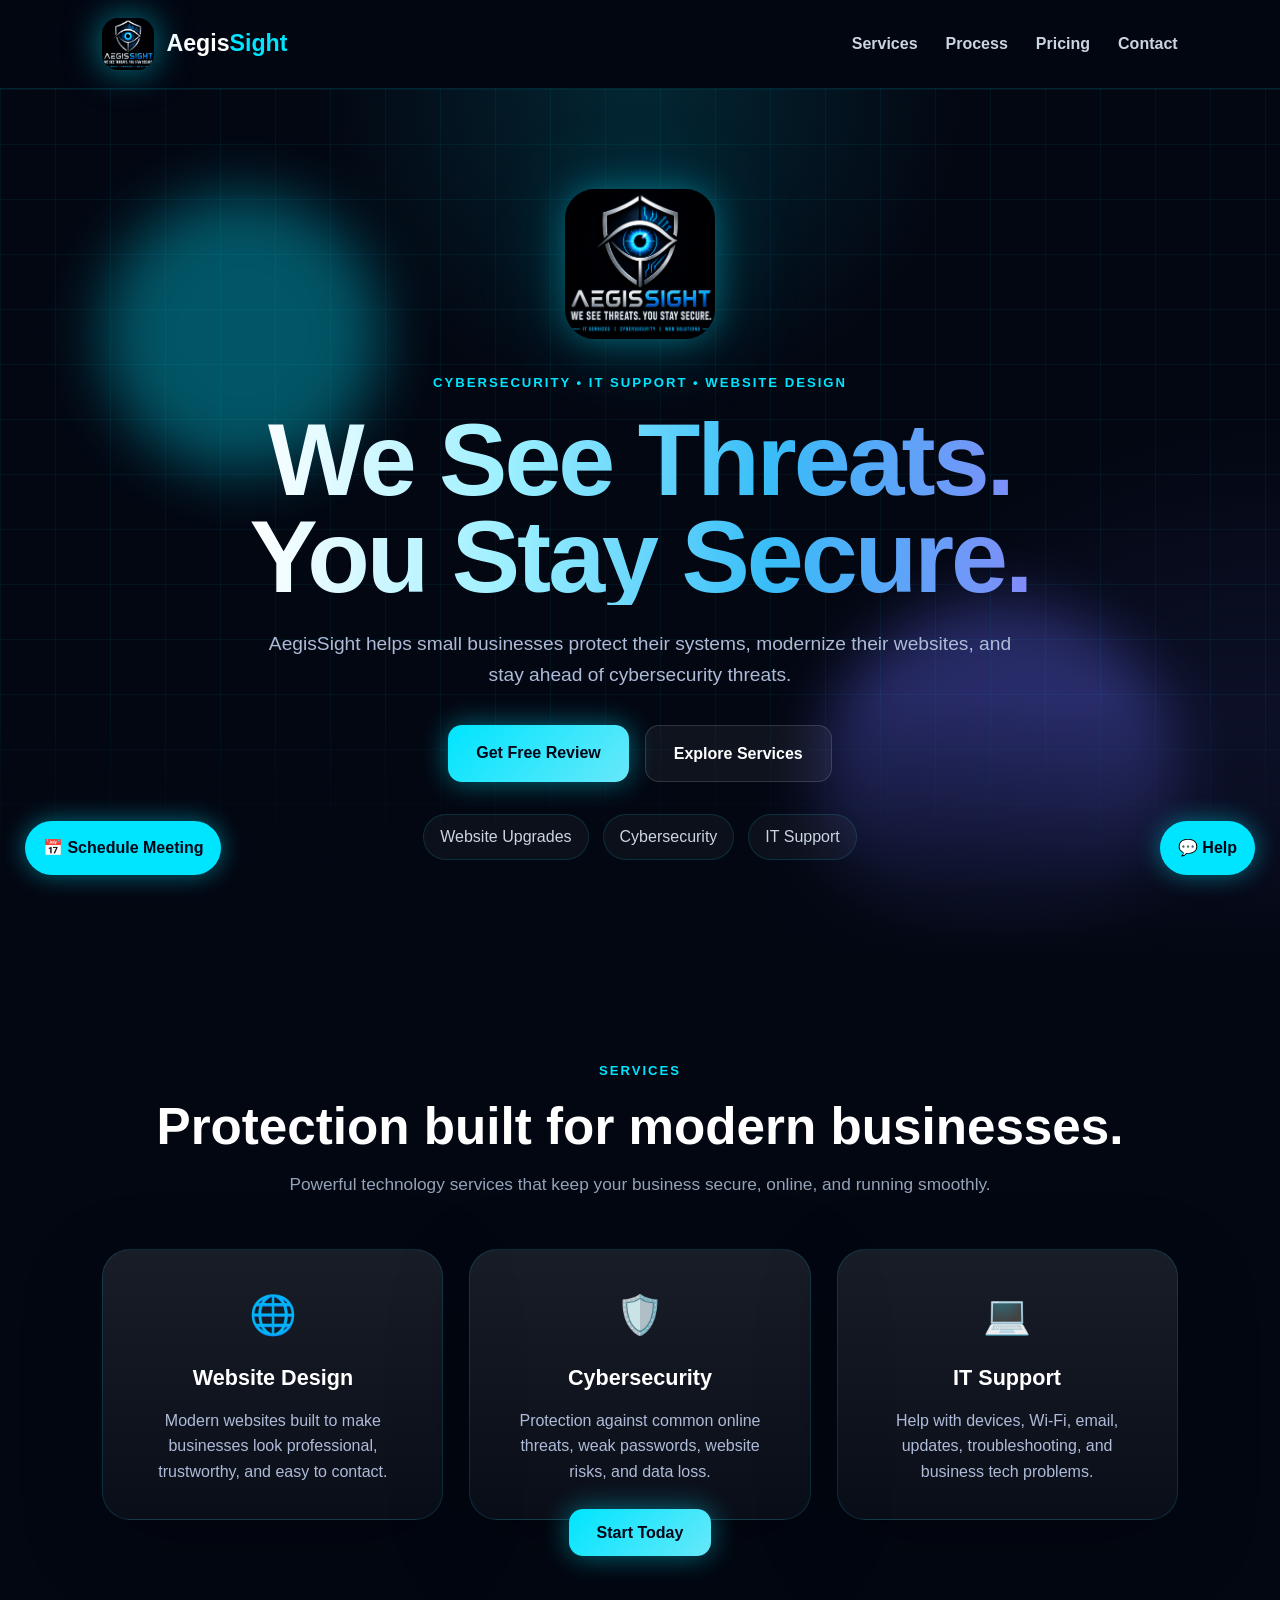
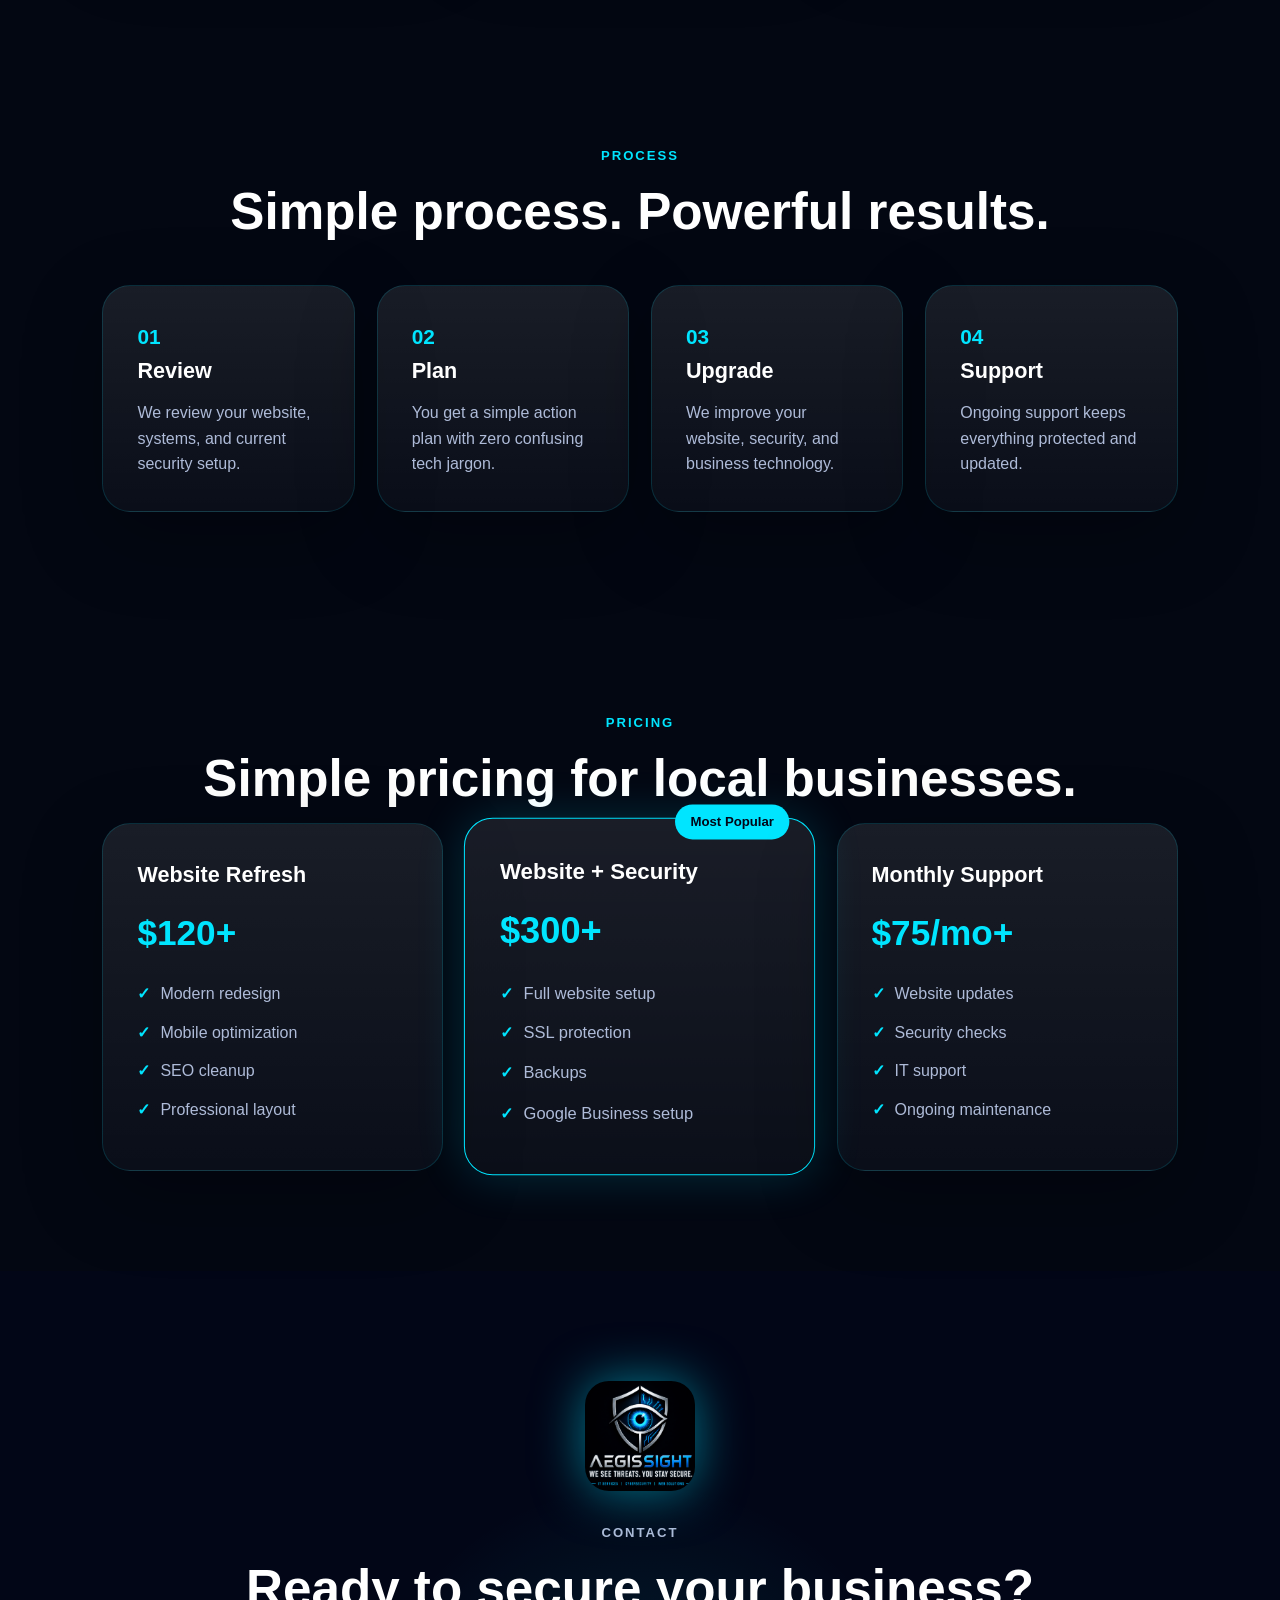
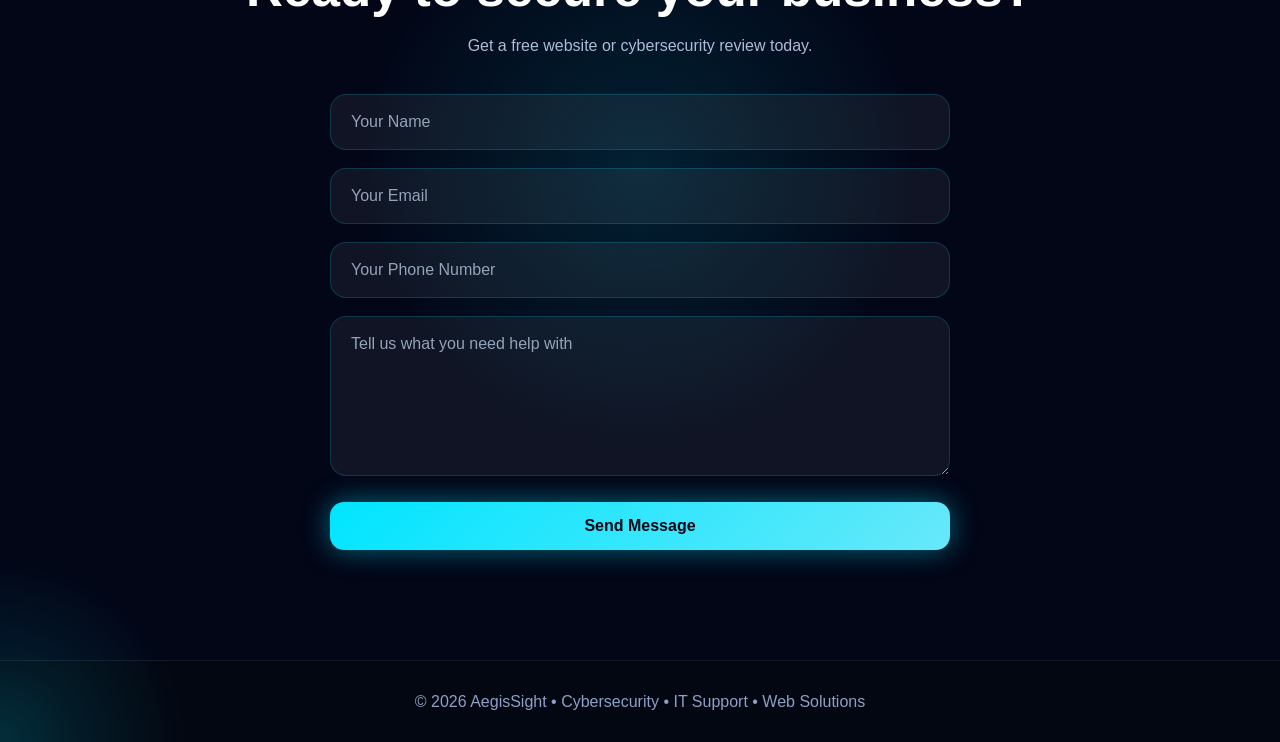
==== commit 3f159f1e: "Update index.html" ====
--- a/index.html
+++ b/index.html
@@ -407,16 +407,41 @@
     box.style.display = box.style.display === "block" ? "none" : "block";
   }
 
+  function scrollChat() {
+    const messages = document.getElementById("chatbot-messages");
+    messages.scrollTop = messages.scrollHeight;
+  }
+
   function addBotMessage(message) {
     const messages = document.getElementById("chatbot-messages");
-    messages.innerHTML += `<div class="bot-msg">${message}</div>`;
-    messages.scrollTop = messages.scrollHeight;
+
+    messages.innerHTML += `
+      <div class="bot-msg typing-msg">
+        <span class="typing-dot"></span>
+        <span class="typing-dot"></span>
+        <span class="typing-dot"></span>
+      </div>
+    `;
+
+    scrollChat();
+
+    setTimeout(() => {
+      const typingMsg = document.querySelector(".typing-msg");
+      if (typingMsg) {
+        typingMsg.outerHTML = `<div class="bot-msg">${message}</div>`;
+      }
+      scrollChat();
+    }, 900);
   }
 
   function addUserMessage(message) {
     const messages = document.getElementById("chatbot-messages");
-    messages.innerHTML += `<div class="user-msg">${message}</div>`;
-    messages.scrollTop = messages.scrollHeight;
+
+    messages.innerHTML += `
+      <div class="user-msg">${message}</div>
+    `;
+
+    scrollChat();
   }
 
   function selectCategory(category) {
@@ -517,5 +542,41 @@
     box-shadow: 0 0 35px rgba(0,229,255,0.65);
   }
 </style>
+<!-- Aura Glow Effect -->
+<div id="aura"></div>
+
+<style>
+  #aura {
+    position: fixed;
+    width: 350px;
+    height: 350px;
+    background: radial-gradient(
+      circle,
+      rgba(0,229,255,0.18) 0%,
+      rgba(0,229,255,0.08) 35%,
+      rgba(0,229,255,0) 75%
+    );
+    border-radius: 50%;
+    pointer-events: none;
+    z-index: 0;
+    transform: translate(-50%, -50%);
+    transition: transform 0.05s linear;
+    mix-blend-mode: screen;
+    filter: blur(10px);
+  }
+
+  body {
+    overflow-x: hidden;
+  }
+</style>
+
+<script>
+  const aura = document.getElementById("aura");
+
+  document.addEventListener("mousemove", (e) => {
+    aura.style.left = e.clientX + "px";
+    aura.style.top = e.clientY + "px";
+  });
+</script>
 </body>
 </html>
--- a/styles.css
+++ b/styles.css
@@ -14,6 +14,50 @@
   color:white;
   line-height:1.6;
   overflow-x:hidden;
+}
+#chatbot-box {
+  ...
+}
+
+.bot-msg {
+  ...
+}
+
+/* Typing Animation */
+.typing-msg {
+  display: flex;
+  gap: 5px;
+  align-items: center;
+  width: fit-content;
+}
+
+.typing-dot {
+  width: 7px;
+  height: 7px;
+  background: #00e5ff;
+  border-radius: 50%;
+  display: inline-block;
+  animation: typingBounce 1s infinite ease-in-out;
+}
+
+.typing-dot:nth-child(2) {
+  animation-delay: 0.15s;
+}
+
+.typing-dot:nth-child(3) {
+  animation-delay: 0.3s;
+}
+
+@keyframes typingBounce {
+  0%, 80%, 100% {
+    transform: translateY(0);
+    opacity: 0.4;
+  }
+
+  40% {
+    transform: translateY(-5px);
+    opacity: 1;
+  }
 }
 
 /* NAVBAR */
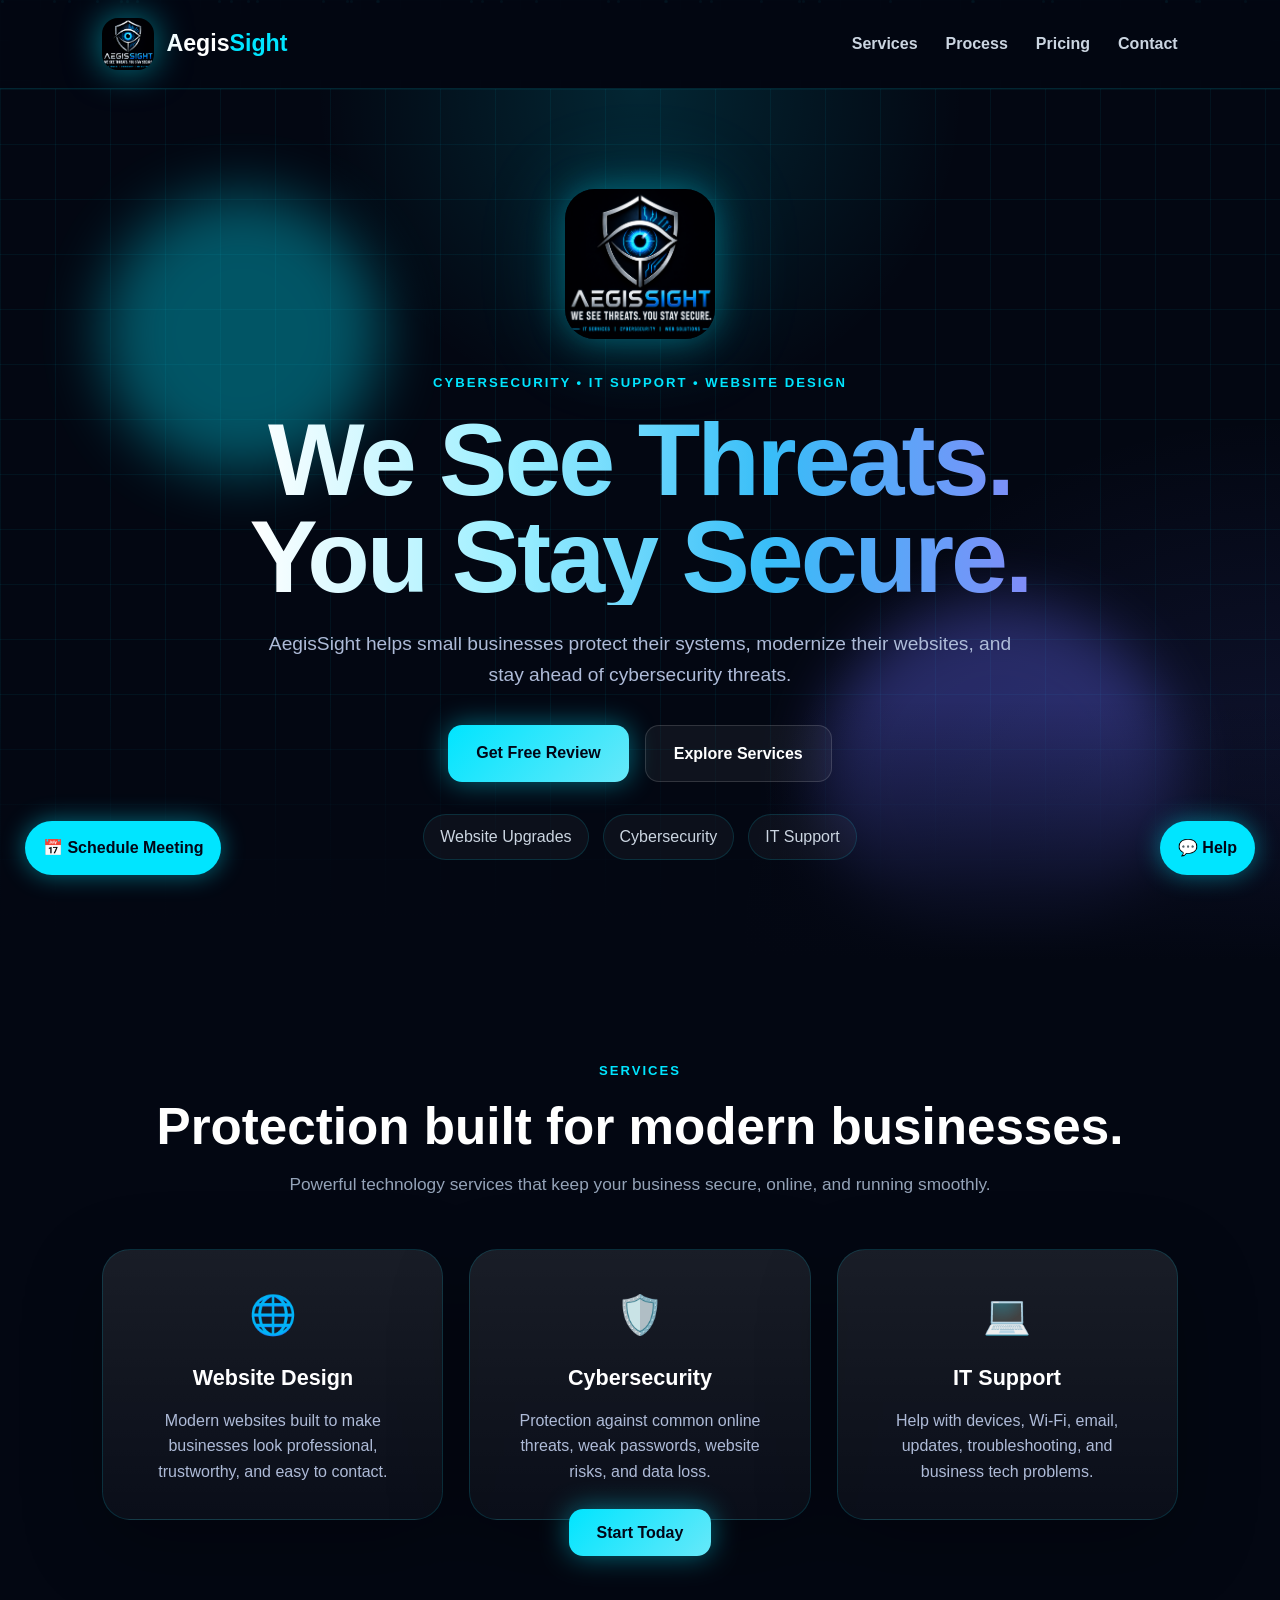
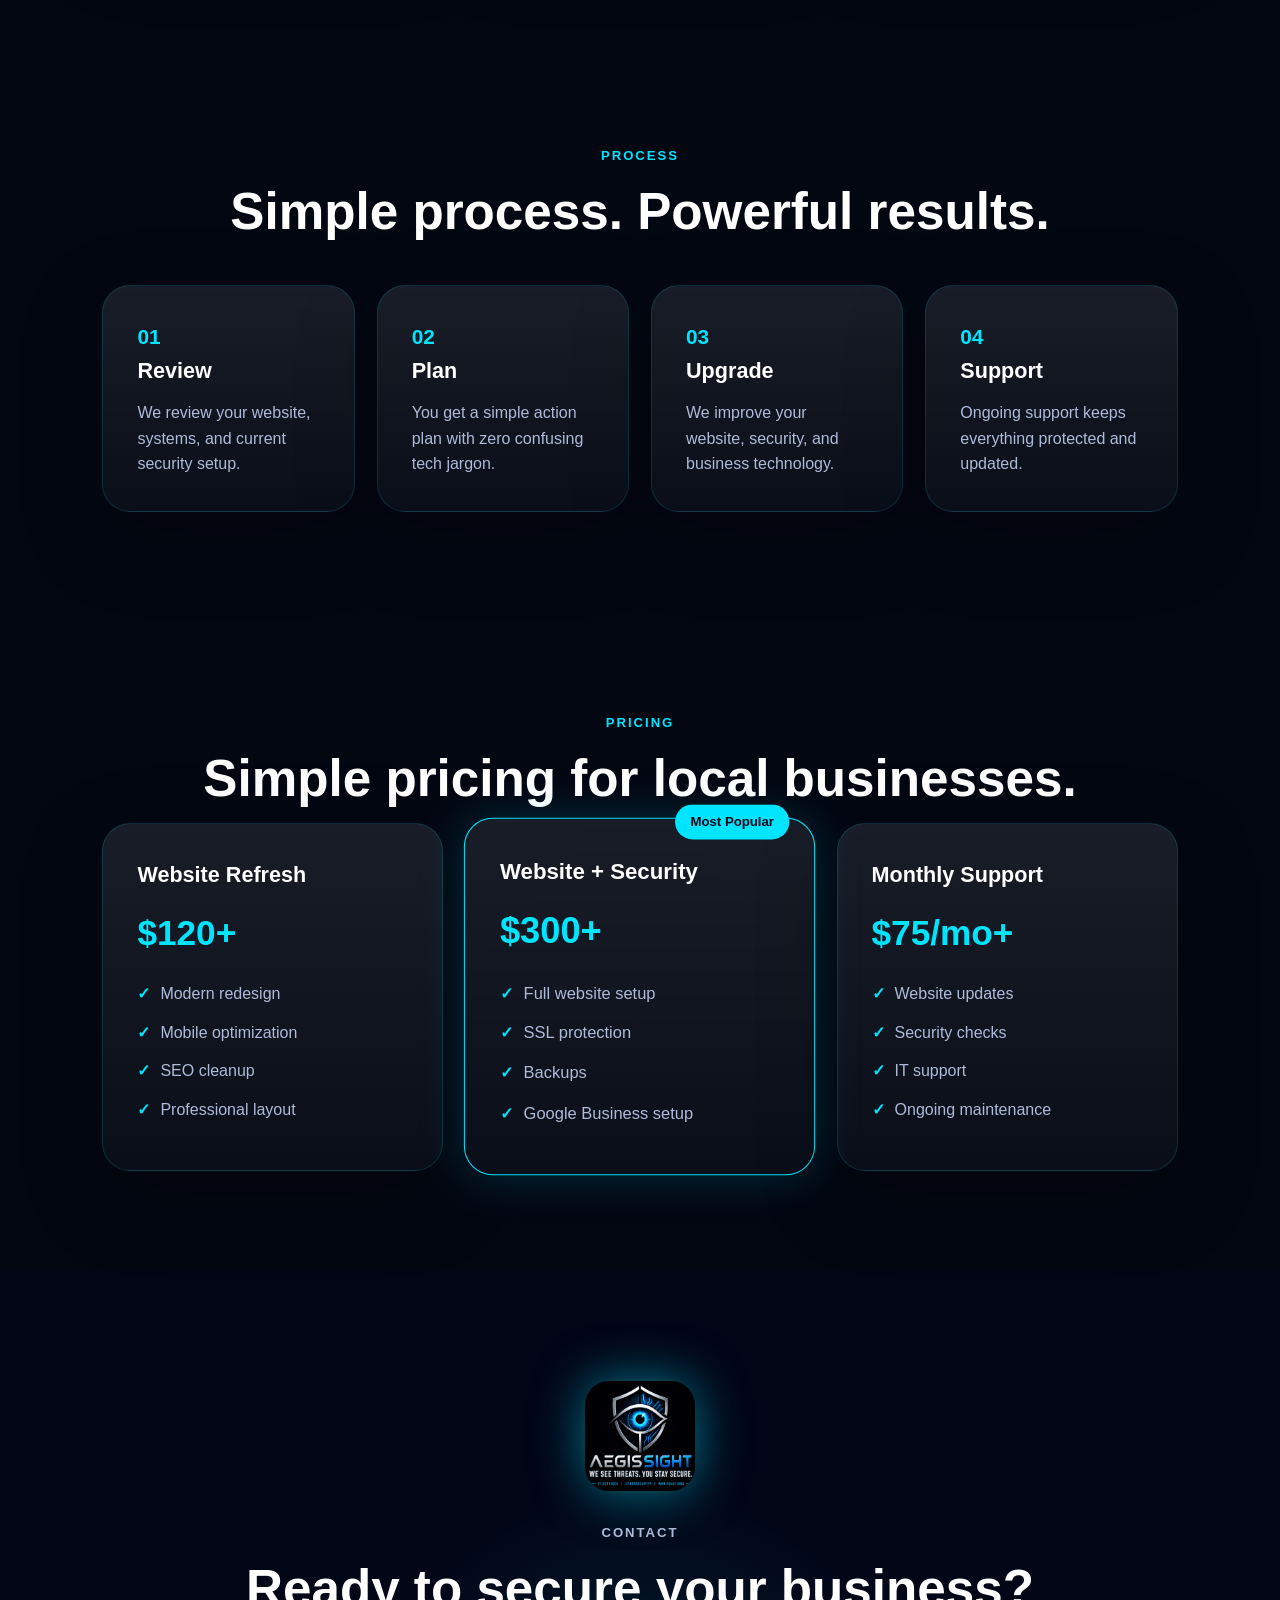
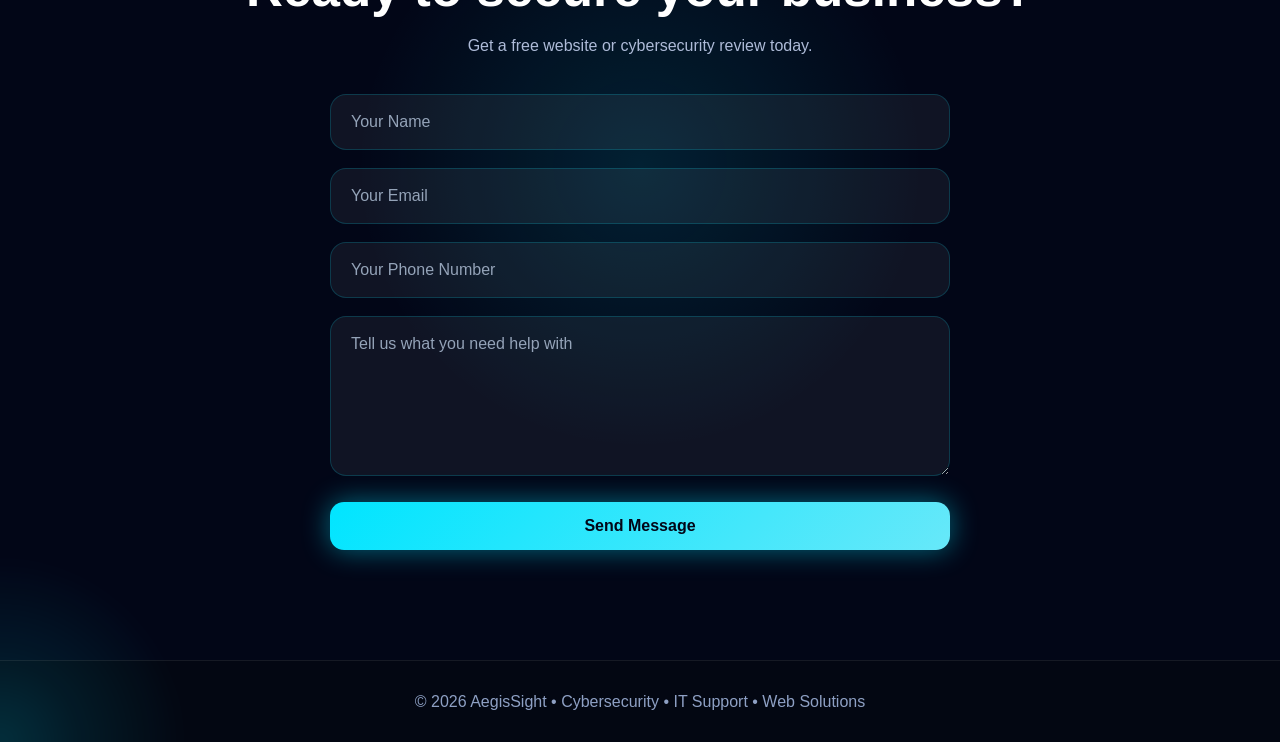
==== commit 913af001: "Update index.html" ====
--- a/index.html
+++ b/index.html
@@ -578,5 +578,117 @@
     aura.style.top = e.clientY + "px";
   });
 </script>
+<div class="cyber-grid"></div>
+
+<style>
+  .cyber-grid {
+    position: fixed;
+    inset: 0;
+    z-index: -2;
+    background-image:
+      linear-gradient(rgba(0,229,255,0.05) 1px, transparent 1px),
+      linear-gradient(90deg, rgba(0,229,255,0.05) 1px, transparent 1px);
+
+    background-size: 40px 40px;
+
+    animation: gridPulse 6s ease-in-out infinite;
+  }
+
+  @keyframes gridPulse {
+    0%, 100% {
+      opacity: 0.35;
+    }
+
+    50% {
+      opacity: 0.7;
+    }
+  }
+</style>
+<div id="particles"></div>
+
+<style>
+  #particles {
+    position: fixed;
+    inset: 0;
+    overflow: hidden;
+    z-index: -1;
+    pointer-events: none;
+  }
+
+  .particle {
+    position: absolute;
+    width: 3px;
+    height: 3px;
+    background: #00e5ff;
+    border-radius: 50%;
+    opacity: 0.5;
+    animation: floatUp linear infinite;
+  }
+
+  @keyframes floatUp {
+    from {
+      transform: translateY(100vh);
+      opacity: 0;
+    }
+
+    20% {
+      opacity: 0.5;
+    }
+
+    to {
+      transform: translateY(-100px);
+      opacity: 0;
+    }
+  }
+</style>
+
+<script>
+  const particles = document.getElementById("particles");
+
+  for (let i = 0; i < 40; i++) {
+    const particle = document.createElement("div");
+
+    particle.classList.add("particle");
+
+    particle.style.left = Math.random() * 100 + "vw";
+    particle.style.animationDuration = (5 + Math.random() * 10) + "s";
+    particle.style.animationDelay = Math.random() * 5 + "s";
+
+    particles.appendChild(particle);
+  }
+</script>
+<div class="scan-line"></div>
+
+<style>
+  .scan-line {
+    position: fixed;
+    top: -100px;
+    left: 0;
+    width: 100%;
+    height: 100px;
+
+    background: linear-gradient(
+      to bottom,
+      rgba(0,229,255,0),
+      rgba(0,229,255,0.12),
+      rgba(0,229,255,0)
+    );
+
+    z-index: 999;
+    pointer-events: none;
+
+    animation: scanMove 7s linear infinite;
+  }
+
+  @keyframes scanMove {
+    from {
+      transform: translateY(-100px);
+    }
+
+    to {
+      transform: translateY(100vh);
+    }
+  }
+</style>
 </body>
 </html>
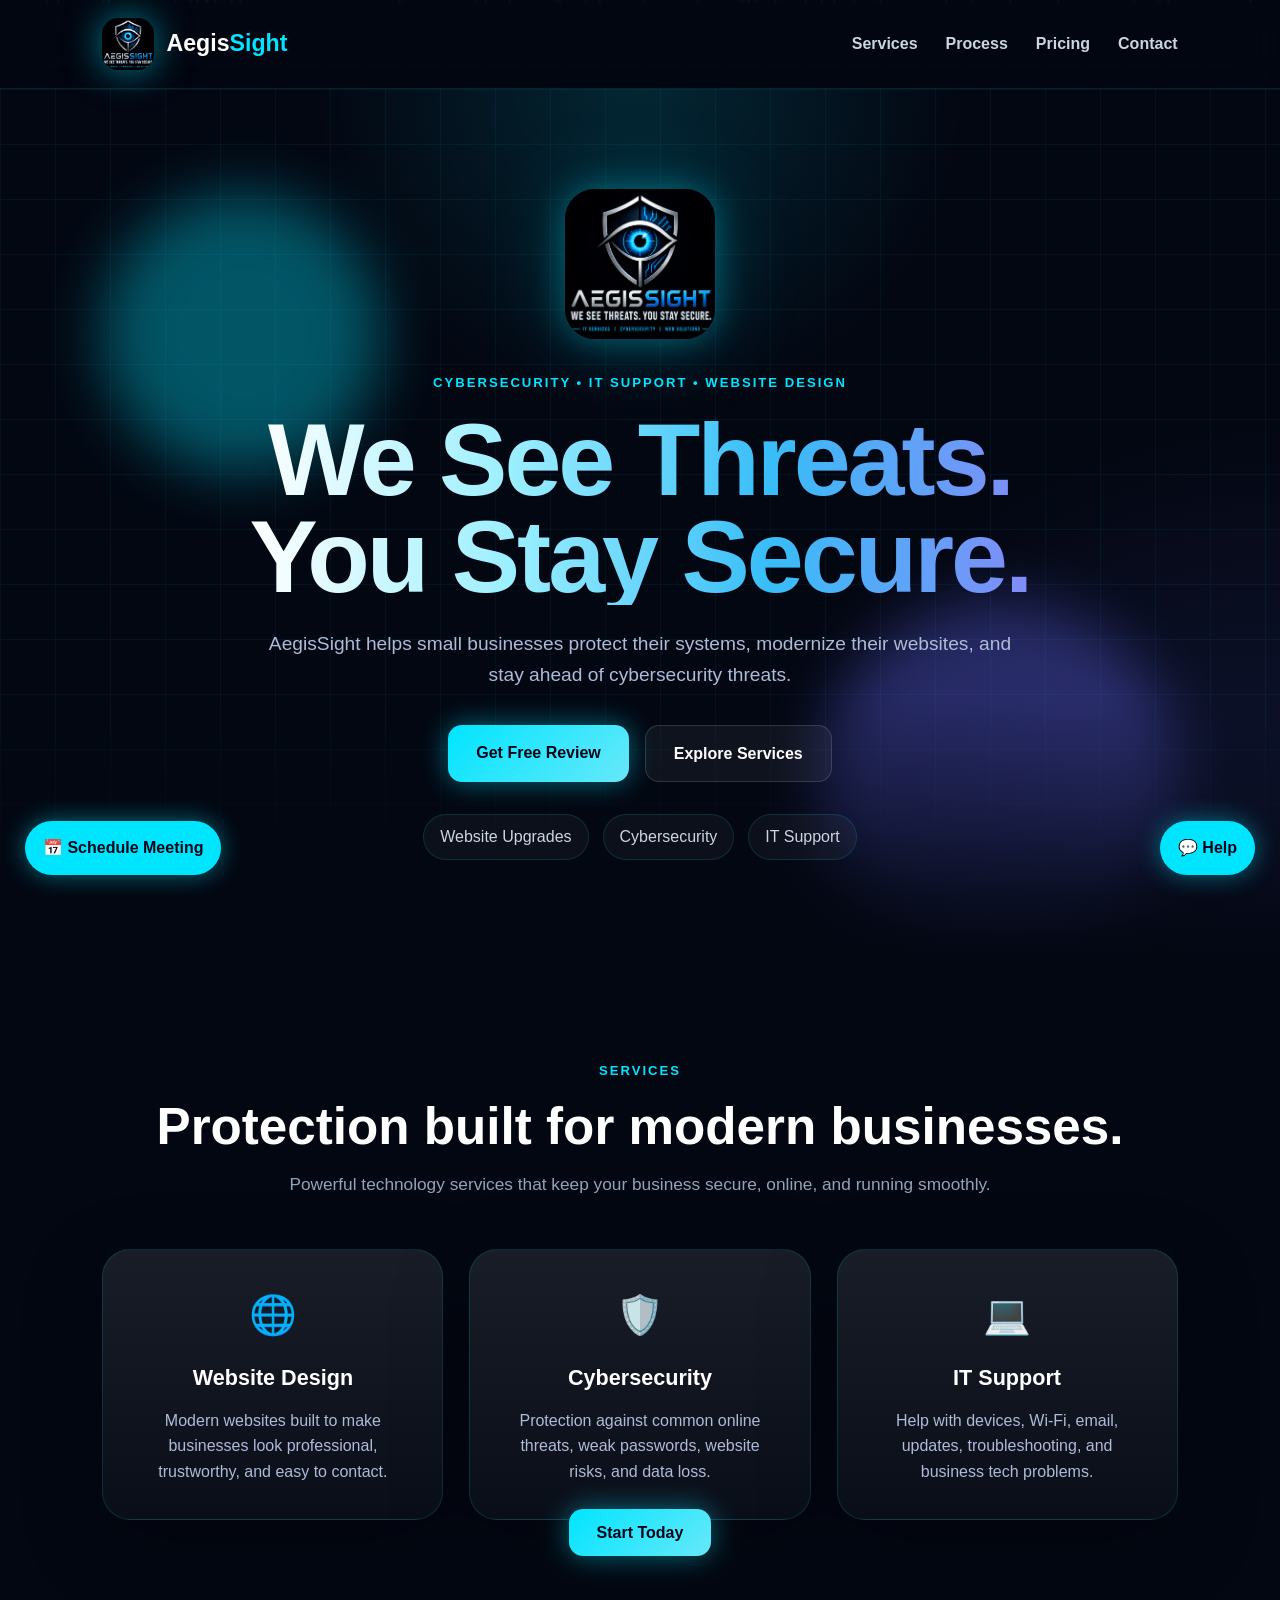
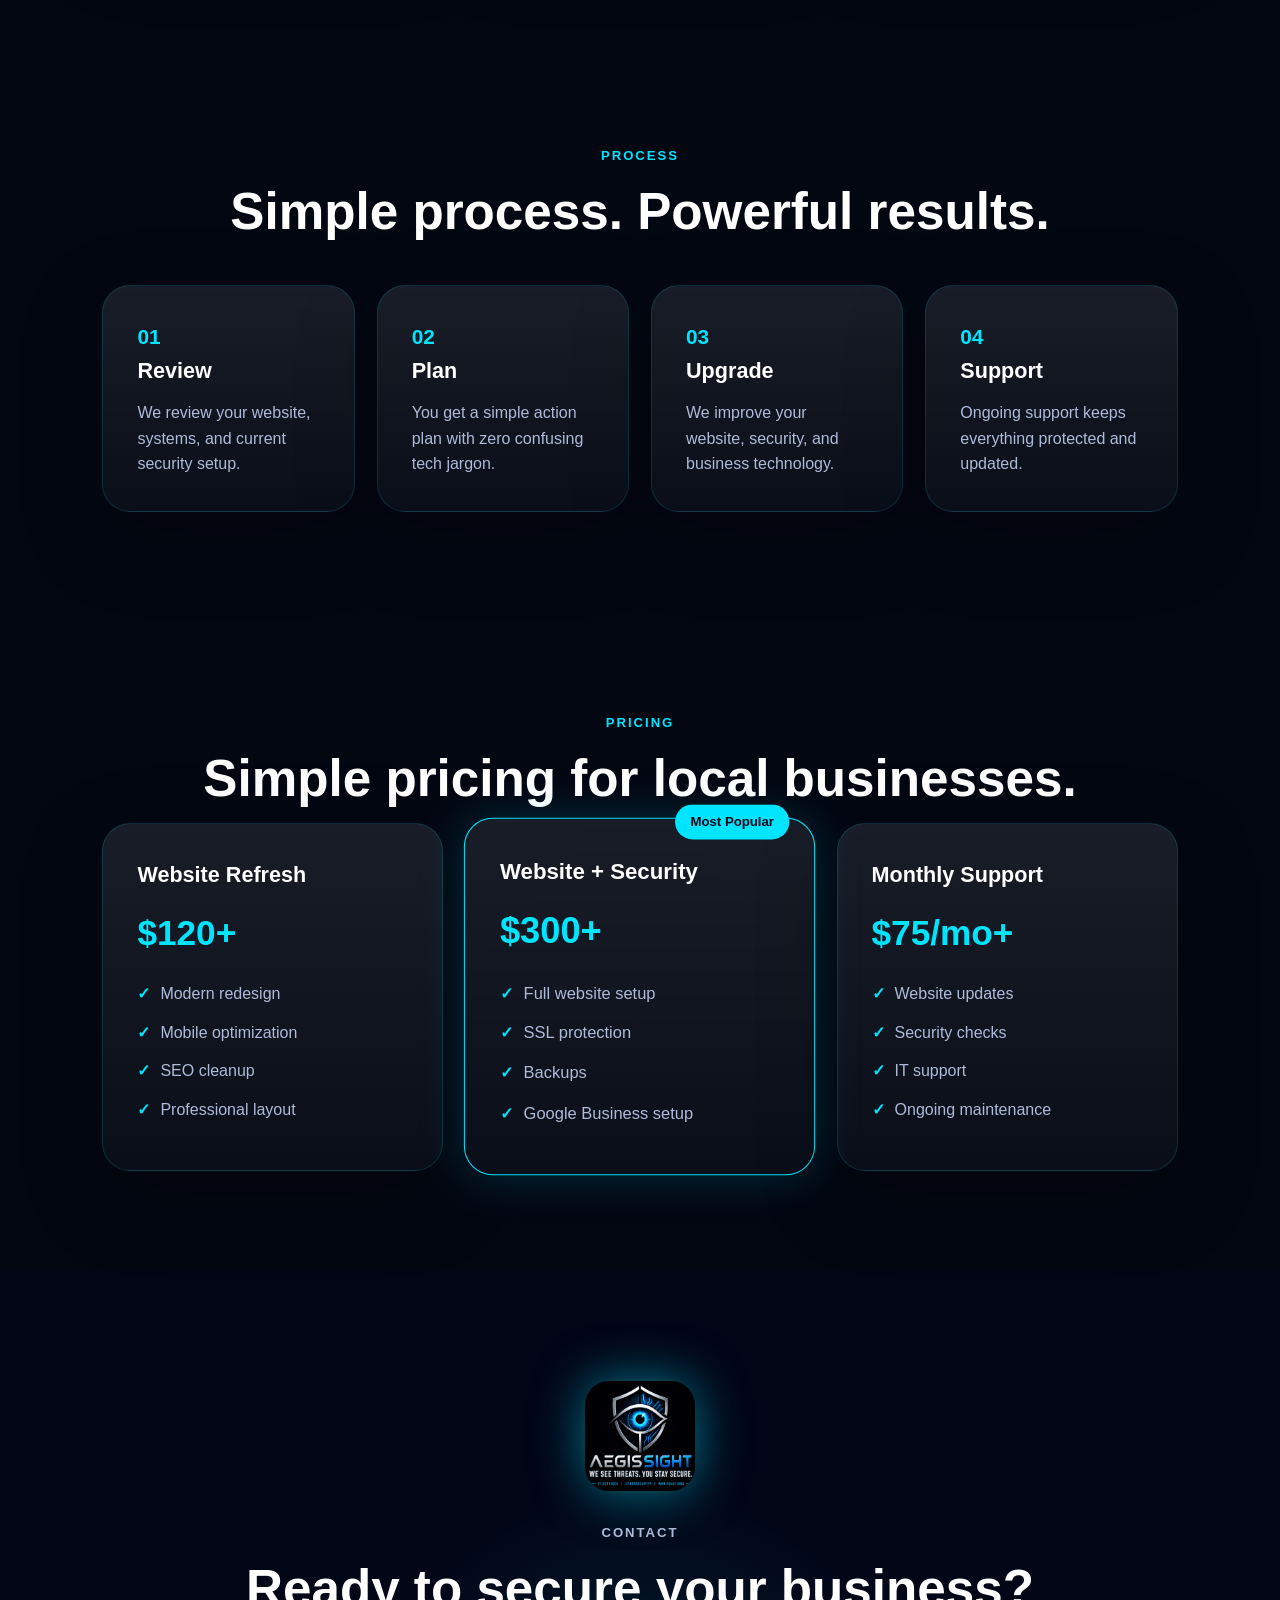
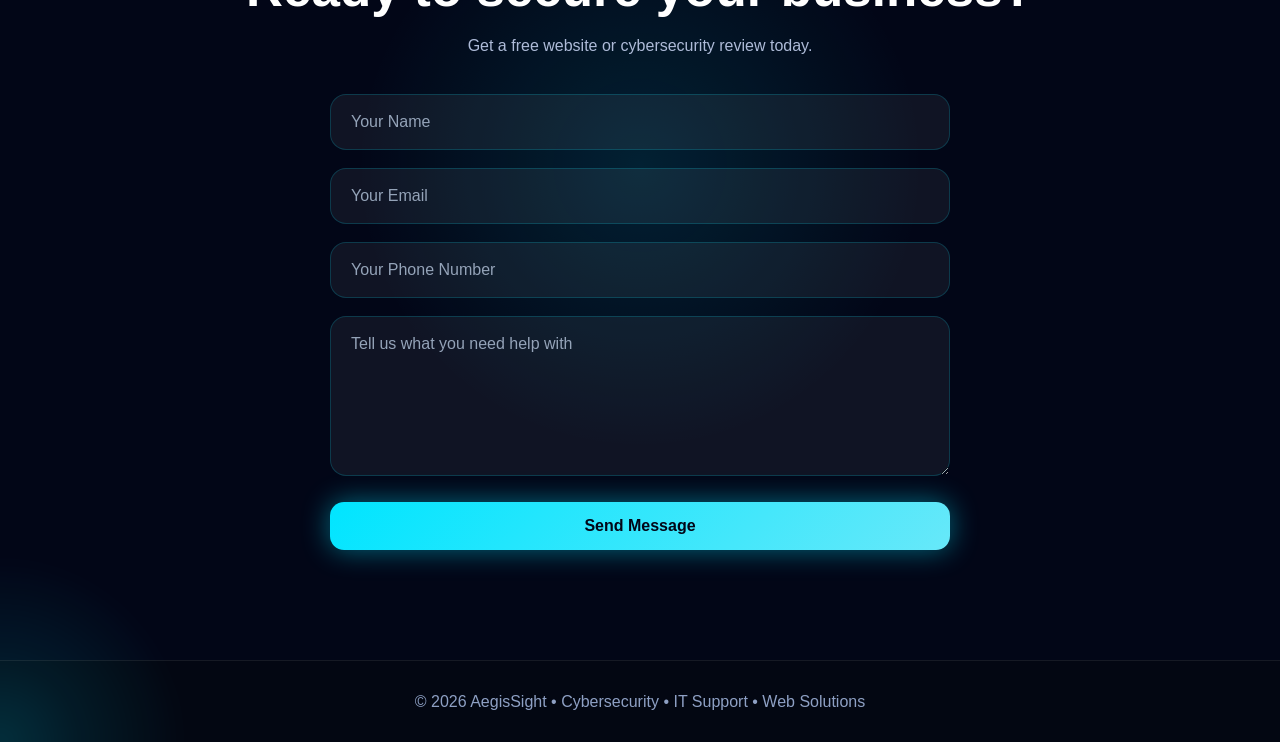
==== commit 9bba8a51: "Update index.html" ====
--- a/index.html
+++ b/index.html
@@ -690,5 +690,56 @@
     }
   }
 </style>
+  <canvas id="matrix"></canvas>
+
+<style>
+  #matrix {
+    position: fixed;
+    inset: 0;
+    z-index: -5;
+    opacity: 0.08;
+    pointer-events: none;
+  }
+</style>
+
+<script>
+  const canvas = document.getElementById("matrix");
+  const ctx = canvas.getContext("2d");
+
+  canvas.width = window.innerWidth;
+  canvas.height = window.innerHeight;
+
+  const letters = "01";
+  const fontSize = 14;
+  const columns = canvas.width / fontSize;
+
+  const drops = [];
+
+  for (let x = 0; x < columns; x++) {
+    drops[x] = 1;
+  }
+
+  function drawMatrix() {
+    ctx.fillStyle = "rgba(0,0,0,0.05)";
+    ctx.fillRect(0, 0, canvas.width, canvas.height);
+
+    ctx.fillStyle = "#00e5ff";
+    ctx.font = fontSize + "px monospace";
+
+    for (let i = 0; i < drops.length; i++) {
+      const text = letters[Math.floor(Math.random() * letters.length)];
+
+      ctx.fillText(text, i * fontSize, drops[i] * fontSize);
+
+      if (drops[i] * fontSize > canvas.height && Math.random() > 0.975) {
+        drops[i] = 0;
+      }
+
+      drops[i]++;
+    }
+  }
+
+  setInterval(drawMatrix, 35);
+</script>
 </body>
 </html>
--- a/styles.css
+++ b/styles.css
@@ -14,6 +14,19 @@
   color:white;
   line-height:1.6;
   overflow-x:hidden;
+}
+.brand span {
+  position: relative;
+}
+
+.brand:hover span {
+  animation: glitchText 0.35s infinite;
+}
+
+@keyframes glitchText {
+  0% { text-shadow: 2px 0 #00e5ff, -2px 0 #ff00ff; }
+  50% { text-shadow: -2px 0 #00e5ff, 2px 0 #ff00ff; }
+  100% { text-shadow: 2px 0 #00e5ff, -2px 0 #ff00ff; }
 }
 #chatbot-box {
   ...
